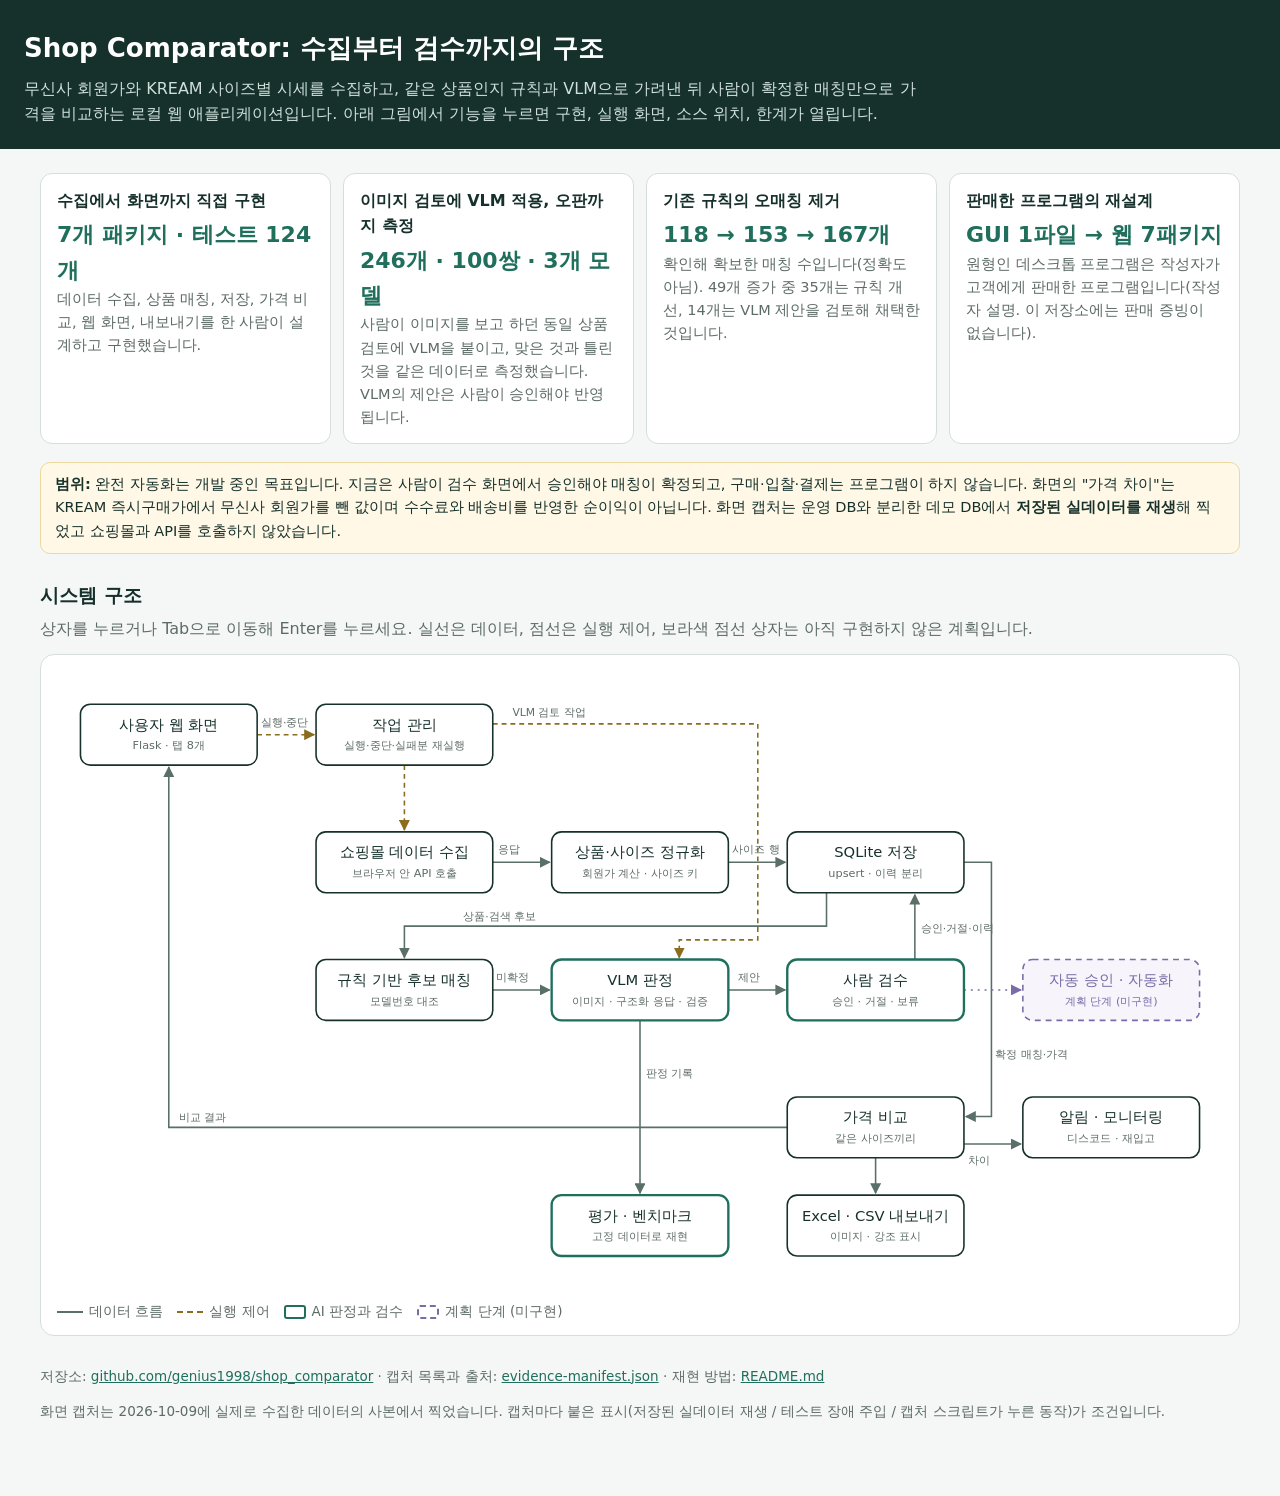
==== docs/portfolio/index.html @ 5a7fc199 "Add method comparison, review measurement, portfolio page and capture scripts - method_eval: origina" ====
<!doctype html>
<html lang="ko">
<head>
<meta charset="utf-8">
<meta name="viewport" content="width=device-width, initial-scale=1">
<title>Shop Comparator · 시스템 구조와 증거</title>
<meta name="description" content="무신사 × KREAM 사이즈별 가격 비교 시스템의 구조, 구현, 검증 증거를 기능별로 확인하는 페이지">
<link rel="stylesheet" href="portfolio.css">
</head>
<body>
<header class="top">
  <h1>Shop Comparator: 수집부터 검수까지의 구조</h1>
  <p>무신사 회원가와 KREAM 사이즈별 시세를 수집하고, 같은 상품인지 규칙과 VLM으로 가려낸 뒤 사람이 확정한 매칭만으로 가격을 비교하는 로컬 웹 애플리케이션입니다. 아래 그림에서 기능을 누르면 구현, 실행 화면, 소스 위치, 한계가 열립니다.</p>
</header>
<main>
  <section class="strengths" aria-label="핵심 강점">
    <article><h2>수집에서 화면까지 직접 구현</h2><strong class="num">7개 패키지 · 테스트 124개</strong><p>데이터 수집, 상품 매칭, 저장, 가격 비교, 웹 화면, 내보내기를 한 사람이 설계하고 구현했습니다.</p></article>
    <article><h2>이미지 검토에 VLM 적용, 오판까지 측정</h2><strong class="num">246개 · 100쌍 · 3개 모델</strong><p>사람이 이미지를 보고 하던 동일 상품 검토에 VLM을 붙이고, 맞은 것과 틀린 것을 같은 데이터로 측정했습니다. VLM의 제안은 사람이 승인해야 반영됩니다.</p></article>
    <article><h2>기존 규칙의 오매칭 제거</h2><strong class="num">118 → 153 → 167개</strong><p>확인해 확보한 매칭 수입니다(정확도 아님). 49개 증가 중 35개는 규칙 개선, 14개는 VLM 제안을 검토해 채택한 것입니다.</p></article>
    <article><h2>판매한 프로그램의 재설계</h2><strong class="num">GUI 1파일 → 웹 7패키지</strong><p>원형인 데스크톱 프로그램은 작성자가 고객에게 판매한 프로그램입니다(작성자 설명. 이 저장소에는 판매 증빙이 없습니다).</p></article>
  </section>
  <p class="scope"><strong>범위:</strong> 완전 자동화는 개발 중인 목표입니다. 지금은 사람이 검수 화면에서 승인해야 매칭이 확정되고, 구매·입찰·결제는 프로그램이 하지 않습니다. 화면의 "가격 차이"는 KREAM 즉시구매가에서 무신사 회원가를 뺀 값이며 수수료와 배송비를 반영한 순이익이 아닙니다. 화면 캡처는 운영 DB와 분리한 데모 DB에서 <strong>저장된 실데이터를 재생</strong>해 찍었고 쇼핑몰과 API를 호출하지 않았습니다.</p>

  <h2 class="section" id="diagram-title">시스템 구조</h2>
  <p class="lead">상자를 누르거나 Tab으로 이동해 Enter를 누르세요. 실선은 데이터, 점선은 실행 제어, 보라색 점선 상자는 아직 구현하지 않은 계획입니다.</p>
  <div class="diagram-wrap">
    <svg class="diagram" viewBox="0 0 1200 640" role="group" aria-labelledby="diagram-title">
      <defs>
        <marker id="arrow" viewBox="0 0 10 10" refX="9" refY="5" markerWidth="7" markerHeight="7" orient="auto-start-reverse"><path d="M0 0 L10 5 L0 10 z" fill="#5a6f69"/></marker>
        <marker id="arrow-control" viewBox="0 0 10 10" refX="9" refY="5" markerWidth="7" markerHeight="7" orient="auto-start-reverse"><path d="M0 0 L10 5 L0 10 z" fill="#8a6d1f"/></marker>
        <marker id="arrow-plan" viewBox="0 0 10 10" refX="9" refY="5" markerWidth="7" markerHeight="7" orient="auto-start-reverse"><path d="M0 0 L10 5 L0 10 z" fill="#7a6ca8"/></marker>
      </defs>
      <!-- control -->
      <path class="edge control" d="M210 71 H268"/><text class="edge-label" x="214" y="62">실행·중단</text>
      <path class="edge control" d="M360 102 V168"/>
      <path class="edge control" d="M450 60 H720 V280 H640 V298"/><text class="edge-label" x="470" y="52">VLM 검토 작업</text>
      <!-- data -->
      <path class="edge" d="M450 201 H508"/><text class="edge-label" x="455" y="192">응답</text>
      <path class="edge" d="M690 201 H748"/><text class="edge-label" x="694" y="192">사이즈 행</text>
      <path class="edge" d="M790 232 V266 H360 V298"/><text class="edge-label" x="420" y="260">상품·검색 후보</text>
      <path class="edge" d="M450 331 H508"/><text class="edge-label" x="453" y="322">미확정</text>
      <path class="edge" d="M690 331 H748"/><text class="edge-label" x="700" y="322">제안</text>
      <path class="edge" d="M880 300 V234"/><text class="edge-label" x="886" y="272">승인·거절·이력</text>
      <path class="edge" d="M930 201 H958 V460 H932"/><text class="edge-label" x="962" y="400">확정 매칭·가격</text>
      <path class="edge" d="M750 471 H120 V104"/><text class="edge-label" x="130" y="465">비교 결과</text>
      <path class="edge" d="M840 502 V538"/>
      <path class="edge" d="M930 488 H988"/><text class="edge-label" x="934" y="508">차이</text>
      <path class="edge" d="M600 362 V538"/><text class="edge-label" x="606" y="420">판정 기록</text>
      <path class="edge planned" d="M930 331 H988"/>

      <g class="node" data-node="web" tabindex="0" role="button" aria-pressed="false" aria-label="사용자 웹 화면 상세 열기"><rect x="30" y="40" width="180" height="62"/><text x="120" y="66" text-anchor="middle">사용자 웹 화면</text><text class="sub" x="120" y="86" text-anchor="middle">Flask · 탭 8개</text></g>
      <g class="node" data-node="jobs" tabindex="0" role="button" aria-pressed="false" aria-label="작업 관리 상세 열기"><rect x="270" y="40" width="180" height="62"/><text x="360" y="66" text-anchor="middle">작업 관리</text><text class="sub" x="360" y="86" text-anchor="middle">실행·중단·실패분 재실행</text></g>
      <g class="node" data-node="collect" tabindex="0" role="button" aria-pressed="false" aria-label="쇼핑몰 데이터 수집 상세 열기"><rect x="270" y="170" width="180" height="62"/><text x="360" y="196" text-anchor="middle">쇼핑몰 데이터 수집</text><text class="sub" x="360" y="216" text-anchor="middle">브라우저 안 API 호출</text></g>
      <g class="node" data-node="normalize" tabindex="0" role="button" aria-pressed="false" aria-label="상품·사이즈 정규화 상세 열기"><rect x="510" y="170" width="180" height="62"/><text x="600" y="196" text-anchor="middle">상품·사이즈 정규화</text><text class="sub" x="600" y="216" text-anchor="middle">회원가 계산 · 사이즈 키</text></g>
      <g class="node" data-node="storage" tabindex="0" role="button" aria-pressed="false" aria-label="SQLite 저장 상세 열기"><rect x="750" y="170" width="180" height="62"/><text x="840" y="196" text-anchor="middle">SQLite 저장</text><text class="sub" x="840" y="216" text-anchor="middle">upsert · 이력 분리</text></g>
      <g class="node" data-node="rules" tabindex="0" role="button" aria-pressed="false" aria-label="규칙 기반 후보 매칭 상세 열기"><rect x="270" y="300" width="180" height="62"/><text x="360" y="326" text-anchor="middle">규칙 기반 후보 매칭</text><text class="sub" x="360" y="346" text-anchor="middle">모델번호 대조</text></g>
      <g class="node ai" data-node="vlm" tabindex="0" role="button" aria-pressed="false" aria-label="VLM 판정 상세 열기"><rect x="510" y="300" width="180" height="62"/><text x="600" y="326" text-anchor="middle">VLM 판정</text><text class="sub" x="600" y="346" text-anchor="middle">이미지 · 구조화 응답 · 검증</text></g>
      <g class="node ai" data-node="review" tabindex="0" role="button" aria-pressed="false" aria-label="사람 검수 상세 열기"><rect x="750" y="300" width="180" height="62"/><text x="840" y="326" text-anchor="middle">사람 검수</text><text class="sub" x="840" y="346" text-anchor="middle">승인 · 거절 · 보류</text></g>
      <g class="node" data-node="compare" tabindex="0" role="button" aria-pressed="false" aria-label="가격 비교 상세 열기"><rect x="750" y="440" width="180" height="62"/><text x="840" y="466" text-anchor="middle">가격 비교</text><text class="sub" x="840" y="486" text-anchor="middle">같은 사이즈끼리</text></g>
      <g class="node" data-node="export" tabindex="0" role="button" aria-pressed="false" aria-label="Excel·CSV 내보내기 상세 열기"><rect x="750" y="540" width="180" height="62"/><text x="840" y="566" text-anchor="middle">Excel · CSV 내보내기</text><text class="sub" x="840" y="586" text-anchor="middle">이미지 · 강조 표시</text></g>
      <g class="node" data-node="monitor" tabindex="0" role="button" aria-pressed="false" aria-label="알림·모니터링 상세 열기"><rect x="990" y="440" width="180" height="62"/><text x="1080" y="466" text-anchor="middle">알림 · 모니터링</text><text class="sub" x="1080" y="486" text-anchor="middle">디스코드 · 재입고</text></g>
      <g class="node ai" data-node="eval" tabindex="0" role="button" aria-pressed="false" aria-label="평가·벤치마크 상세 열기"><rect x="510" y="540" width="180" height="62"/><text x="600" y="566" text-anchor="middle">평가 · 벤치마크</text><text class="sub" x="600" y="586" text-anchor="middle">고정 데이터로 재현</text></g>
      <g class="node planned" data-node="planned" tabindex="0" role="button" aria-pressed="false" aria-label="계획 단계 기능 상세 열기"><rect x="990" y="300" width="180" height="62"/><text x="1080" y="326" text-anchor="middle">자동 승인 · 자동화</text><text class="sub" x="1080" y="346" text-anchor="middle" fill="#7a6ca8">계획 단계 (미구현)</text></g>
    </svg>
    <div class="legend"><span>데이터 흐름</span><span class="l-control">실행 제어</span><span class="l-ai">AI 판정과 검수</span><span class="l-plan">계획 단계 (미구현)</span></div>
    <ol class="node-list" aria-label="기능 목록">
      <li><button data-node="web" aria-pressed="false">사용자 웹 화면<small>Flask · 탭 8개</small></button></li>
      <li><button data-node="jobs" aria-pressed="false">작업 관리<small>실행 · 중단 · 실패분 재실행</small></button></li>
      <li><button data-node="collect" aria-pressed="false">쇼핑몰 데이터 수집<small>브라우저 안 API 호출</small></button></li>
      <li><button data-node="normalize" aria-pressed="false">상품·사이즈 정규화<small>회원가 계산 · 사이즈 키</small></button></li>
      <li><button data-node="storage" aria-pressed="false">SQLite 저장<small>upsert · 제안과 결정의 분리</small></button></li>
      <li><button data-node="rules" aria-pressed="false">규칙 기반 후보 매칭<small>모델번호 대조</small></button></li>
      <li><button class="ai" data-node="vlm" aria-pressed="false">VLM 판정<small>이미지 · 구조화 응답 · 응답 검증</small></button></li>
      <li><button class="ai" data-node="review" aria-pressed="false">사람 검수<small>승인 · 거절 · 보류</small></button></li>
      <li><button data-node="compare" aria-pressed="false">가격 비교<small>확정된 매칭, 같은 사이즈끼리</small></button></li>
      <li><button data-node="export" aria-pressed="false">Excel · CSV 내보내기<small>이미지 · 강조 표시</small></button></li>
      <li><button data-node="monitor" aria-pressed="false">알림 · 모니터링<small>디스코드 · 재입고</small></button></li>
      <li><button class="ai" data-node="eval" aria-pressed="false">평가 · 벤치마크<small>고정 데이터로 재현</small></button></li>
      <li><button class="planned" data-node="planned" aria-pressed="false">자동 승인 · 자동화<small>계획 단계 (미구현)</small></button></li>
    </ol>
  </div>

  <div class="details-source">
  <!-- ===================================================== web -->
  <article class="detail" data-detail="web" data-title="사용자 웹 화면">
    <h3>해결하려는 문제와 역할</h3>
    <p>원래 프로그램은 버튼 하나가 전체 과정을 돌리는 데스크톱 창이었습니다. 단계별로 실행하고, 진행 중인 결과를 보고, 틀린 매칭을 고칠 화면이 필요했습니다. 웹 화면은 그 조작과 확인을 맡습니다.</p>
    <h3>입력 → 처리 → 출력</h3>
    <div class="io"><div><b>입력</b>탭에서의 클릭, 수집 대상, 선택한 상품</div><span>→</span><div><b>처리</b>JSON API 호출, 2.5초마다 상태 갱신</div><span>→</span><div><b>출력</b>상품·사이즈 표, 작업 진행 막대, 검수 카드, 다운로드</div></div>
    <h3>내부 흐름</h3>
    <ol class="steps"><li>탭 선택</li><li>POST + CSRF 토큰</li><li>작업 ID 응답</li><li>/api/state 폴링</li><li>열린 탭만 다시 그림</li></ol>
    <figure><img src="assets/01-products.png" alt="상품 목록과 사이즈별 가격 비교 화면" loading="lazy"><figcaption><span class="tag replay">저장된 실데이터 재생·네트워크 미호출</span>상품·비교 탭. 상품 아래에 사이즈별 회원가, KREAM 즉시구매가·즉시판매가, 차이가 나옵니다.</figcaption></figure>
    <h3>코드 예시</h3>
<pre>// 쇼핑몰에서 온 문자열은 textContent로만 넣는다 (static/app.js)
function el(tag, props = {}, ...children) {
  const node = document.createElement(tag);
  for (const [k, v] of Object.entries(props)) {
    if (k === 'text') node.textContent = v;   // innerHTML을 쓰지 않는다
    ...</pre>
    <h3>소스 위치</h3>
    <p class="src"><code>shop_comparator/web/web_app.py</code> <code>create_app</code>, <code>local_only</code>(127.0.0.1·Host·CSRF 확인) · <code>web/templates/index.html</code> · <code>web/static/app.js</code> <code>poll</code>, <code>renderProducts</code>, <code>reviewCard</code></p>
    <h3>실패 처리와 한계</h3>
    <div class="limits"><ul><li>서버에 연결하지 못하면 상단에 안내를 띄우고 다음 주기에 다시 시도합니다.</li><li>이 PC 전용입니다. 다른 주소에서의 접속과 CSRF 토큰 없는 POST는 403입니다. CSP는 <code>default-src 'self'</code>입니다.</li><li>단일 사용자 로컬 앱입니다. 배포, 로그인, 다중 사용자는 다루지 않습니다. 프레임워크 없는 단순한 화면입니다.</li></ul></div>
    <div class="linkbar"><button data-goto="jobs">작업 관리 →</button><button data-goto="review">사람 검수 →</button></div>
  </article>

  <!-- ===================================================== jobs -->
  <article class="detail" data-detail="jobs" data-title="작업 관리: 실행, 취소, 실패, 재시도">
    <h3>해결하려는 문제와 역할</h3>
    <p>수집은 수십 분이 걸리고 중간에 쇼핑몰이 거절하거나 연결이 끊깁니다. 무엇이 끝났고 무엇이 남았는지 모르면 처음부터 다시 돌려야 합니다. 작업 관리는 모든 수집·검토를 작업 단위로 실행하고, 대상 하나하나의 처리 상태를 남깁니다.</p>
    <h3>입력 → 처리 → 출력</h3>
    <div class="io"><div><b>입력</b>작업 종류, 대상 상품, 사용하는 쇼핑몰</div><span>→</span><div><b>처리</b>같은 쇼핑몰 작업은 하나만, 대상마다 pending → ok / failed / skipped 기록</div><span>→</span><div><b>출력</b>진행률, 요약, 실패 원인, 남은 항목 목록</div></div>
    <h3>실행 · 취소 · 실패 · 재시도</h3>
    <ol class="steps"><li>시작: 대상 전부를 pending으로 등록</li><li>상품 하나 처리</li><li class="branch">성공 → ok / 실패 → failed + 원인</li><li class="stop">중단·인증 오류·연속 실패 → 작업 종료, 나머지는 pending</li><li>[실패·미처리만 다시 실행]</li><li>failed + pending만 새 작업으로</li></ol>
    <figure><img src="assets/02-vlm-progress.png" alt="VLM 검토 작업의 진행 막대" loading="lazy"><figcaption><span class="tag replay">저장된 실데이터 재생·네트워크 미호출</span>작업 진행 표시와 중단 버튼. 진행이 보이도록 데모 서버가 상품당 0.25초 지연을 넣었습니다.</figcaption></figure>
    <figure><img src="assets/09-failed-job.png" alt="일부 실패한 작업과 실패·미처리 재실행 버튼" loading="lazy"><figcaption><span class="tag fault">테스트 장애 주입</span>상품 3개의 KREAM 가격 조회가 시간 초과되도록 주입했습니다. 완료 7, 실패 3이 남고 재실행 버튼이 나타납니다.</figcaption></figure>
    <figure><img src="assets/10-resumed.png" alt="실패 항목만 다시 실행한 뒤의 작업 이력" loading="lazy"><figcaption><span class="tag fault">테스트 장애 주입</span>남은 3개만 다시 실행한 결과. 이미 끝난 7개는 다시 조회하지 않았습니다.</figcaption></figure>
    <h3>코드 예시</h3>
<pre># 대상 하나당 한 행. 재시도는 덮어쓰고 중복을 만들지 않는다 (storage/store.py)
INSERT INTO job_items (jobId, stage, goodsNo, state, errorKind, error, updatedAt)
VALUES (?, ?, ?, ?, ?, ?, ?)
ON CONFLICT(jobId, stage, goodsNo) DO UPDATE SET state = excluded.state, ...

# 남은 것만 고른다 (services/pipeline.py)
def unfinished(job_id):
    return {stage: [goodsNo ...] for row in store.job_items(job_id)
            if row["state"] in ("pending", "failed")}</pre>
    <h3>소스 위치</h3>
    <p class="src"><code>services/jobs.py</code> <code>JobManager.start</code>, <code>JobContext.check</code> · <code>services/pipeline.py</code> <code>unfinished</code>, <code>resume_musinsa</code>, <code>quote_products</code> · <code>web/web_app.py</code> <code>job_resume</code> · 테스트 <code>tests/test_vlm_review.py</code> <code>PriceRecoveryTests</code></p>
    <h3>실패 처리와 한계</h3>
    <div class="limits"><ul><li>인증(401)·차단(403)·한도(429)는 재시도하지 않고 즉시 멈춥니다. 연결 끊김은 5초 뒤 한 번만 다시 시도하고 3회 연속이면 멈춥니다.</li><li>서버가 꺼져 끝나지 못한 작업은 다음 시작 때 "서버 종료로 중단"으로 정리되고 남은 항목을 다시 실행할 수 있습니다.</li><li>자동 재개는 하지 않습니다. 사용자가 버튼을 눌러야 합니다. 유료 VLM 호출은 재실행 때 자동으로 반복하지 않습니다.</li><li>재실행 검증은 테스트용 어댑터로만 했습니다. 실제 쇼핑몰 장애 상황에서의 재실행은 확인하지 않았습니다.</li></ul></div>
    <div class="linkbar"><button data-goto="storage">저장 구조 →</button><button data-goto="collect">수집 →</button></div>
  </article>

  <!-- ===================================================== collect -->
  <article class="detail" data-detail="collect" data-title="쇼핑몰 데이터 수집">
    <h3>해결하려는 문제와 역할</h3>
    <p>두 쇼핑몰 모두 프로그램의 직접 요청을 거절합니다. 같은 PC에서 방식만 바꿔 요청해 원인을 확인했고, 쇼핑몰 페이지가 열린 Chrome 안에서 사이트가 쓰는 JSON API를 호출하는 방식으로 바꿨습니다.</p>
    <table><tr><th>방식</th><th>무신사</th><th>KREAM</th></tr><tr><td><code>requests</code> + Chrome User-Agent</td><td>403</td><td>500</td></tr><tr><td>헤드리스 Chrome</td><td>200</td><td>500</td></tr><tr><td>일반 창 Chrome</td><td>200</td><td>200</td></tr></table>
    <h3>입력 → 처리 → 출력</h3>
    <div class="io"><div><b>입력</b>랭킹·카테고리·브랜드·상품 번호, 저장된 로그인 세션</div><span>→</span><div><b>처리</b>옵션·재고 API, 장바구니 → 주문서 → 쿠폰(회원가), KREAM 사이즈별 시세 API</div><span>→</span><div><b>출력</b>사이즈별 재고·회원가, 즉시구매가·즉시판매가</div></div>
    <h3>내부 흐름</h3>
    <ol class="steps"><li>쇼핑몰 페이지를 연 Chrome</li><li>페이지 안에서 fetch()</li><li>응답 JSON 검증</li><li class="branch">401·403·429 → 즉시 중단</li><li>사이즈별 저장</li></ol>
    <figure><img src="assets/14-collect.png" alt="수집 탭" loading="lazy"><figcaption><span class="tag replay">저장된 실데이터 재생·네트워크 미호출</span>수집 대상과 단계별 작업 버튼. 이 캡처에서는 수집을 실행하지 않았습니다.</figcaption></figure>
    <h3>코드 예시</h3>
<pre># 기존 코드가 쓰던 requests 인터페이스를 유지하고 전송만 바꾼다 (shops/browser_transport.py)
with browser_transport("kream", start_url=...):
    data = kream_crawler.run_curl_json(url, headers)   # 실제로는 페이지 안의 fetch()</pre>
    <h3>소스 위치</h3>
    <p class="src"><code>shops/browser_transport.py</code> <code>BrowserSession</code> · <code>shops/crawler.py</code> <code>price_option</code> · <code>shops/kream_api.py</code> <code>fetch_quotes</code>, <code>parse_buy</code> · <code>shops/site_login.py</code> <code>verify_musinsa</code>, <code>verify_kream</code> · <code>docs/collection-strategy.md</code></p>
    <h3>실패 처리와 한계</h3>
    <div class="limits"><ul><li>실제 사이트 검증: 2026-10-09 무신사 신발 랭킹 200개의 사이즈·재고·회원가, 매칭된 130개의 KREAM 시세.</li><li>자동화 탐지를 숨기는 옵션을 쓰지 않고, 접근 거절을 우회하지 않습니다. 주문 확정·결제 API는 호출하지 않습니다.</li><li>쇼핑몰이 API를 바꾸면 수집이 실패합니다. 대상 사이트의 이용약관 준수는 사용자의 책임입니다.</li><li>브랜드·카테고리 방식 수집은 실제 사이트로 검증하지 않았습니다.</li></ul></div>
    <div class="linkbar"><button data-goto="normalize">정규화 →</button></div>
  </article>

  <!-- ===================================================== normalize -->
  <article class="detail" data-detail="normalize" data-title="상품·사이즈 정규화와 회원가 계산">
    <h3>해결하려는 문제와 역할</h3>
    <p>가격은 사이즈마다 다르고, 두 쇼핑몰의 사이즈 표기도 다릅니다. 기존 프로그램은 숫자만 뽑아 비교해서 US 8과 UK 8이 같아질 수 있었고, 첫 사이즈의 회원가를 모든 사이즈에 복사했습니다.</p>
    <h3>입력 → 처리 → 출력</h3>
    <div class="io"><div><b>입력</b>옵션별 주문서 금액, 원본 사이즈 문자열</div><span>→</span><div><b>처리</b>회원가 = 판매가 − 쿠폰 − 등급 할인 − 적립금 선할인. 사이즈는 체계별 키로</div><span>→</span><div><b>출력</b>사이즈별 회원가와 정규화 키</div></div>
    <table><tr><th>원본 사이즈</th><th>키</th></tr><tr><td>250, 250mm, W250, KR 250</td><td><code>MM:250</code></td></tr><tr><td>US 8 / UK 8</td><td><code>US:8</code> / <code>UK:8</code> (서로 다름)</td></tr><tr><td>2XL, XXL</td><td><code>A:XXL</code></td></tr></table>
    <figure><img src="assets/01b-products-zoom.png" alt="한 상품의 사이즈별 가격 행" loading="lazy"><figcaption><span class="tag replay">저장된 실데이터 재생·네트워크 미호출</span>사이즈 행마다 쿠폰·등급 할인·적립금 선할인 내역과 회원가 출처가 표시됩니다.</figcaption></figure>
    <h3>소스 위치</h3>
    <p class="src"><code>services/comparison_service.py</code> <code>size_key</code>, <code>build</code> · <code>shops/crawler.py</code> <code>compute_final_v2</code> · <code>services/pipeline.py</code> <code>collect_one</code></p>
    <h3>실패 처리와 한계</h3>
    <div class="limits"><ul><li>조회에 실패한 사이즈는 가격을 비우고 사유를 남깁니다. 공개 가격이나 다른 사이즈의 값으로 채우지 않습니다. 실패를 품절로 바꾸지 않습니다.</li><li>재조회가 실패하면 이전 검증값을 유지하고 "갱신 실패(이전 값)"로 구분해 표시합니다.</li><li>US ↔ mm 같은 환산은 하지 않습니다. 표기 체계가 다른 상품은 비교되지 않습니다.</li><li>배송비, 결제수단 할인은 회원가에 넣지 않았습니다.</li></ul></div>
    <div class="linkbar"><button data-goto="storage">저장 →</button><button data-goto="compare">가격 비교 →</button></div>
  </article>

  <!-- ===================================================== storage -->
  <article class="detail" data-detail="storage" data-title="SQLite 저장: 테이블 관계와 갱신 방식">
    <h3>해결하려는 문제와 역할</h3>
    <p>기존 프로그램은 수집을 시작할 때 상품 테이블을 비웠습니다. 한쪽이 실패하면 다른 쪽 결과도 사라졌습니다. 저장 계층은 덮어쓰기 대신 갱신을 하고, AI의 제안과 사람의 결정을 서로 다른 테이블에 둡니다.</p>
    <h3>테이블 관계</h3>
    <div class="er">
      <div><b>products</b>goodsNo (PK), 상품명, 품번, 이미지 주소<em>무신사 상품 1행. 기존 GUI와 공유</em></div>
      <div><b>musinsa_variants</b>(goodsNo, optionNo) PK<br>size, finalPrice, priceStatus, error, checkedAt<em>→ products.goodsNo</em></div>
      <div><b>kream_search_cache</b>musinsa_goods_no (PK), kream_product_id, match_method, match_reason<em>가격 비교가 쓰는 확정 매칭 1행</em></div>
      <div><b>kream_quotes</b>(kreamId, size) PK<br>instantBuy, instantSell, bidOnly, checkedAt<em>→ kream_search_cache.kream_product_id</em></div>
      <div><b>vlm_suggestions</b>id, goodsNo, model, status, decision, kreamId, reason, candidateKey, tokens<em>AI 제안. 추가만 함. 매칭을 바꾸지 않음</em></div>
      <div><b>match_reviews</b>id, goodsNo, action, kreamId, suggestionId, previousKreamId, mode, reviewSeconds<em>사람의 결정 이력. 추가만 함</em></div>
      <div><b>job_runs</b>id (PK), kind, state, summary<em>작업 1행</em></div>
      <div><b>job_items</b>(jobId, stage, goodsNo) PK<br>state, errorKind, error<em>→ job_runs.id. 대상별 처리 상태</em></div>
    </div>
    <h3>갱신과 중복 방지</h3>
    <ol class="steps"><li>기본키로 upsert</li><li>실패한 조회는 값 대신 오류만 기록</li><li>사라진 옵션은 삭제 대신 present = 0</li><li>제안·결정은 INSERT만 (이력 보존)</li><li>승인 시에만 kream_search_cache 갱신</li></ol>
<pre># 같은 사이즈를 다시 수집해도 행은 하나 (storage/store.py)
PRIMARY KEY (kreamId, size)         -- kream_quotes
PRIMARY KEY (goodsNo, optionNo)     -- musinsa_variants
PRIMARY KEY (jobId, stage, goodsNo) -- job_items

# 테스트: 재실행 뒤 (kreamId, size)별 행 수가 모두 1인지 확인
SELECT kreamId, size, COUNT(*) FROM kream_quotes GROUP BY kreamId, size</pre>
    <figure><img src="assets/page-panel-storage.png" alt="이 패널의 캡처" loading="lazy"><figcaption>이 설명 패널 자체의 화면(페이지 동작 확인용 캡처).</figcaption></figure>
    <h3>소스 위치</h3>
    <p class="src"><code>storage/store.py</code> <code>init</code>, <code>save_variant</code>, <code>save_kream_quotes</code>, <code>add_suggestion</code>, <code>add_review</code>, <code>mark_item</code> · <code>storage/database.py</code>(기존 스키마) · 테스트 <code>test_refresh_failure_keeps_last_verified_price_as_stale</code>, <code>test_resume_fetches_only_failed_and_unreached_products</code></p>
    <h3>실패 처리와 한계</h3>
    <div class="limits"><ul><li>웹은 테이블을 추가만 하고(<code>CREATE TABLE IF NOT EXISTS</code>) 기존 GUI 테이블을 비우지 않습니다.</li><li>비밀번호는 저장하지 않습니다. 로그인 쿠키는 운영 DB에만 있고 데모 사본에서는 지웠습니다.</li><li>SQLite 한 파일이라 동시 사용자와 대용량에는 맞지 않습니다. 스키마 이전(migration) 도구는 없습니다.</li></ul></div>
    <div class="linkbar"><button data-goto="review">사람 검수 →</button><button data-goto="jobs">작업 관리 →</button></div>
  </article>

  <!-- ===================================================== rules -->
  <article class="detail" data-detail="rules" data-title="규칙 기반 후보 매칭">
    <h3>해결하려는 문제와 역할</h3>
    <p>기존 규칙은 "검색 결과 중 품번이 같은 상품, 없으면 첫 번째 결과"였습니다. 같은 상품이어도 두 쇼핑몰의 품번이 다른 경우가 많아 절반 이상이 첫 번째 결과로 넘어갔고, 그 대부분이 다른 상품이었습니다.</p>
    <table><tr><th>원인</th><th>예</th></tr><tr><td>무신사 품번이 판매자 관리번호</td><td><code>NBPDGF733B_19</code> ↔ <code>U740BM2</code> (실제 모델번호는 상품명 안에 있음)</td></tr><tr><td>표기 차이</td><td><code>VN000D3HBKA1</code> ↔ <code>VN000D3HBKA</code></td></tr><tr><td>같은 모델번호를 여러 상품이 사용</td><td>에어포스 1 <code>CW2288-111</code>: 일반판과 협업판</td></tr></table>
    <h3>입력 → 처리 → 출력</h3>
    <div class="io"><div><b>입력</b>무신사 품번·상품명, KREAM 검색 후보와 모델번호</div><span>→</span><div><b>처리</b>상품명 속 모델번호 추출, 기호 제거 후 대조, 3자 이내 접미 차이 허용</div><span>→</span><div><b>출력</b>일치 후보가 하나면 확정, 아니면 미확정</div></div>
    <ol class="steps"><li>후보 수집·이미지 저장</li><li>모델번호 읽기</li><li>대조</li><li class="branch">일치 1개 → 확정</li><li class="branch">0개·여러 개 → VLM으로</li></ol>
    <figure><img src="assets/15-match.png" alt="매칭 탭" loading="lazy"><figcaption><span class="tag replay">저장된 실데이터 재생·네트워크 미호출</span>매칭 상태, 방식, 근거가 상품별로 표시됩니다.</figcaption></figure>
    <h3>결과 (246개 상품, 확인해 확보한 매칭 수)</h3>
    <table><tr><th>방법</th><th>확보</th><th>비고</th></tr><tr><td>기존 규칙(품번 일치)</td><td class="n">118</td><td>그 밖의 128개에는 첫 번째 결과를 사용. 확인한 52개 중 44개가 다른 상품</td></tr><tr><td>모델번호 대조 확장</td><td class="n">153</td><td>+35. 확정하지 못하면 매칭하지 않음</td></tr></table>
    <h3>소스 위치</h3>
    <p class="src"><code>matching/match_review.py</code> <code>name_codes</code>, <code>code_match</code>, <code>decide</code>, <code>apply_model_matches</code> · <code>matching/evaluate.py</code> <code>legacy_pick</code>, <code>model_code_pick</code></p>
    <h3>실패 처리와 한계</h3>
    <div class="limits"><ul><li>모델번호 일치를 정답으로 보는 것은 가정입니다. 이 153개에서 규칙이 맞는 것은 정의상 당연하며 규칙의 정확도 증거가 아닙니다.</li><li>모델번호가 없는 상품(국내 브랜드 구두 등)은 확정하지 못합니다.</li><li>웹의 [KREAM 매칭] 버튼은 아직 기존 자동 판별기를 씁니다. 설정에 따라 <code>gpt-5.4-nano</code>의 판단을 바로 등록하며, 색상이 다른 상품 1건이 등록된 것을 확인했습니다. "자동 검증"으로 표시되고 검수 화면에서 충돌로 드러납니다.</li></ul></div>
    <div class="linkbar"><button data-goto="vlm">VLM 판정 →</button><button data-goto="eval">평가 →</button></div>
  </article>

  <!-- ===================================================== vlm -->
  <article class="detail" data-detail="vlm" data-title="VLM 판정: 이미지 입력에서 응답 검증까지">
    <h3>해결하려는 문제와 역할</h3>
    <p>규칙으로 확정하지 못한 상품은 사람이 양쪽 이미지를 보고 같은 상품인지 가려야 했습니다. VLM은 그 검토의 후보를 먼저 제안합니다. 제안은 저장만 되고 매칭을 바꾸지 않습니다.</p>
    <h3>입력 → 처리 → 출력</h3>
    <div class="io"><div><b>입력</b>무신사 썸네일 1장, KREAM 후보 썸네일 N장(512px), 상품명·브랜드·모델번호</div><span>→</span><div><b>처리</b>JSON 스키마를 지정한 한 번의 호출, 응답 검증</div><span>→</span><div><b>출력</b>same / different / uncertain, 고른 후보, 사유, 모델명, 시각, 토큰</div></div>
    <h3>내부 흐름</h3>
    <ol class="steps"><li>이미지·후보 확인</li><li class="stop">이미지 없음·후보 없음 → 오류로 기록</li><li>같은 후보 목록의 판정이 이미 있으면 건너뜀</li><li>모델 호출 또는 저장된 판정 재생</li><li>응답 검증</li><li class="stop">형식 오류·후보 밖 ID·오래된 판정 → 제안으로 쓰지 않음</li><li>vlm_suggestions에 저장</li><li>사람 검수 대기</li></ol>
    <figure><img src="assets/03-review-card.png" alt="무신사 이미지와 KREAM 후보 이미지, VLM 판정이 나란히 있는 검토 카드" loading="lazy"><figcaption><span class="tag replay">저장된 실데이터 재생·네트워크 미호출</span>에어포스 1 화이트. 일반판과 협업판이 같은 모델번호를 써서 규칙이 확정하지 못한 상품입니다. 판정은 2026-10-09에 저장된 것입니다.</figcaption></figure>
    <figure><img src="assets/05-conflict.png" alt="모델번호 규칙과 VLM이 다른 후보를 고른 카드" loading="lazy"><figcaption><span class="tag replay">저장된 실데이터 재생·네트워크 미호출</span>규칙과 VLM이 충돌하는 경우. 같은 모델의 다른 색상을 VLM이 골랐습니다.</figcaption></figure>
    <h3>구조화된 응답과 검증</h3>
<pre>// 모델에 요구하는 응답 형식 (matching/vlm_match.py SCHEMA)
{"decision": "same" | "different" | "uncertain",
 "kream_id": "12831", "confidence": 0.99, "reason": "..."}

# 응답 검증 (services/vlm_review.py validate)
decision not in (same, different, uncertain)      -> InvalidAnswer("format")
decision == same and kream_id not in candidates   -> InvalidAnswer("unknown_candidate")
confidence가 0~1 밖이거나 숫자가 아님              -> 값을 비움 (추정하지 않음)
판정 시각 &lt; 후보 수집 시각                          -> InvalidAnswer("stale")</pre>
    <h3>모델 비교 (같은 이미지 쌍 100개, 이미지만 제공)</h3>
    <table><tr><th></th><th>Qwen3-VL-8B (자체 GPU)</th><th>gpt-5.4-mini</th><th>gpt-5.4-nano</th></tr><tr><td>정확도</td><td class="n">92.0%</td><td class="n">87.0%</td><td class="n">73.0%</td></tr><tr><td>다른 상품을 동일로 판정</td><td class="n">5 / 50</td><td class="n">2 / 50</td><td class="n">0 / 50</td></tr><tr><td>같은 상품을 찾음</td><td class="n">47 / 50</td><td class="n">43 / 50</td><td class="n">26 / 50</td></tr><tr><td>API 비용(쌍당)</td><td class="n">0원</td><td class="n">약 1.78원</td><td class="n">약 0.52원</td></tr></table>
    <p>100쌍 규모라 1~2건 차이는 의미가 없고, nano의 "0건"은 무오류를 뜻하지 않습니다. Qwen은 서버가 정한 프롬프트만 쓸 수 있어 프롬프트가 같지 않습니다.</p>
    <h3>소스 위치</h3>
    <p class="src"><code>services/vlm_review.py</code> <code>review_products</code>, <code>validate</code>, <code>candidate_key</code>, <code>image_problem</code> · <code>matching/vlm_match.py</code> <code>judge</code>, <code>SCHEMA</code> · <code>matching/vlm_benchmark.py</code> · 테스트 <code>tests/test_vlm_review.py</code> <code>SuggestionTests</code></p>
    <h3>실패 처리와 한계</h3>
    <div class="limits"><ul><li>신뢰도는 모델이 스스로 출력한 값입니다. 화면에 "확률 아님"으로 표시하고 자동 승인에 쓰지 않습니다. 실제로 틀린 "동일" 판정의 신뢰도가 0.84~0.98이었습니다.</li><li>유료 호출은 최대 호출 수를 입력해야 시작되고 한도에서 멈춥니다. API 실패는 그 상품의 시도만 오류로 남기고 기존 매칭과 이전 판정을 건드리지 않습니다.</li><li>실행 중 중단하면 끝난 상품의 판정은 남고 나머지는 미처리로 남습니다.</li><li>웹의 실시간 호출 경로는 모의 테스트로만 검증했습니다. 실제 판정 246건은 명령줄 도구로 실행해 저장한 것입니다.</li><li>썸네일 한 장으로는 색상만 다른 상품, 같은 브랜드의 닮은 모델을 자주 구분하지 못합니다.</li></ul></div>
    <div class="linkbar"><button data-goto="review">사람 검수 →</button><button data-goto="eval">평가 →</button></div>
  </article>

  <!-- ===================================================== review -->
  <article class="detail" data-detail="review" data-title="사람 검수: 승인, 거절, 보류">
    <h3>해결하려는 문제와 역할</h3>
    <p>VLM은 틀립니다. 틀린 매칭은 곧 틀린 가격 비교이므로, 사람이 확인한 매칭만 가격 비교에 쓰이게 했습니다. 검수 화면은 판단에 필요한 것을 한 장에 모으고 결정과 근거를 이력으로 남깁니다.</p>
    <h3>입력 → 처리 → 출력</h3>
    <div class="io"><div><b>입력</b>양쪽 이미지, 상품명·브랜드·모델번호, VLM 판정과 사유, 충돌 안내</div><span>→</span><div><b>처리</b>후보 선택 후 승인 / 거절 / 보류</div><span>→</span><div><b>출력</b>검수 이력 1행, 승인이면 확정 매칭 갱신, 거절이면 그 매칭 해제</div></div>
    <ol class="steps"><li>카드 펼침 (시간 측정 시작)</li><li>이미지·모델번호·사유 확인</li><li class="branch">승인 → kream_search_cache에 human_review로 등록</li><li class="branch">거절 → 등록된 매칭 해제</li><li class="branch">보류 → 기록만</li><li>match_reviews에 이력 추가</li></ol>
    <figure><img src="assets/04-review-decision.png" alt="판정 사유, 충돌 안내, 후보 선택, 승인 거절 보류 버튼" loading="lazy"><figcaption><span class="tag replay">저장된 실데이터 재생·네트워크 미호출</span>판정, 모델명, 실행 시각, 사유, "모델 출력 신뢰도(확률 아님)", 충돌 안내, 세 가지 결정.</figcaption></figure>
    <figure><img src="assets/06-wrong-suggestion.png" alt="VLM이 다른 모델을 동일로 판정한 카드" loading="lazy"><figcaption><span class="tag replay">저장된 실데이터 재생·네트워크 미호출</span>대표 오판. VLM이 모델번호 계열이 다른 팀버랜드 부츠를 "동일"로 판정했고, 충돌 안내가 모델번호 불일치를 알려 줍니다.</figcaption></figure>
    <figure><img src="assets/07a-approved-card.png" alt="승인 후 검수 이력이 표시된 카드" loading="lazy"><figcaption><span class="tag auto">캡처 스크립트가 누른 승인</span>승인 뒤 카드에 마지막 검수와 이력 건수가 남습니다. 사람의 실제 검수가 아닙니다.</figcaption></figure>
    <figure><img src="assets/08-review-metrics.png" alt="검수 업무량 집계" loading="lazy"><figcaption><span class="tag auto">캡처 스크립트가 누른 결정 포함</span>대상, 규칙 확정, VLM 판정, 검수 대기, 승인·거절·보류, 검토 시간.</figcaption></figure>
<pre>-- 제안과 결정은 서로 다른 테이블이다
vlm_suggestions: id=7, goodsNo=3976350, decision=same, kreamId=12831, model=gpt-5.4-mini-...
match_reviews:   id=2, goodsNo=3976350, action=approve, kreamId=12831,
                 suggestionId=7, previousKreamId=NULL, mode=assisted, reviewSeconds=...</pre>
    <h3>소스 위치</h3>
    <p class="src"><code>services/vlm_review.py</code> <code>queue</code>, <code>decide</code>, <code>metrics</code>, <code>_conflicts</code> · <code>web/web_app.py</code> <code>review_list</code>, <code>review_decide</code> · <code>web/static/app.js</code> <code>reviewCard</code> · <code>docs/review-measurement.md</code> · 테스트 <code>DecisionTests</code></p>
    <h3>실패 처리와 한계</h3>
    <div class="limits"><ul><li>후보 목록에 없는 상품은 승인할 수 없습니다. 잘못된 요청은 이력을 남기지 않고 거절됩니다.</li><li>거절해도 수집한 시세는 지우지 않습니다. 가격 비교에서만 빠집니다.</li><li><strong>아직 사람이 이 화면으로 검수한 기록이 없습니다.</strong> 저장소의 기존 라벨(동일 14, 아님 6, 보류 3)은 AI 보조 도구가 만든 것이며 사람 미검수입니다.</li><li>검토 시간은 측정 기능만 있습니다. 수동 대비 AI 보조의 시간 감소율은 측정하지 않았으므로 제시하지 않습니다.</li><li>"AI 제안 숨기기"로 수동 조건을 만들 수 있습니다. 절차는 <code>docs/review-measurement.md</code>에 있습니다.</li></ul></div>
    <div class="linkbar"><button data-goto="compare">가격 비교 →</button><button data-goto="storage">저장 →</button></div>
  </article>

  <!-- ===================================================== compare -->
  <article class="detail" data-detail="compare" data-title="가격 비교">
    <h3>해결하려는 문제와 역할</h3>
    <p>KREAM은 사이즈마다 시세가 다릅니다. 상품 단위가 아니라 같은 상품의 같은 사이즈끼리 비교해야 합니다. 비교는 확정된 매칭만 쓰고, 결과를 저장하지 않고 요청할 때마다 양쪽 테이블에서 계산합니다.</p>
    <h3>입력 → 처리 → 출력</h3>
    <div class="io"><div><b>입력</b>확정 매칭, 무신사 사이즈별 회원가, KREAM 사이즈별 시세</div><span>→</span><div><b>처리</b>사이즈 키로 짝짓기, 행마다 상태 판정</div><span>→</span><div><b>출력</b>가격 차이 = KREAM 즉시구매가 − 무신사 회원가, 상태, 조회 시각</div></div>
    <table><tr><th>용어</th><th>뜻</th></tr><tr><td>KREAM 즉시구매가</td><td>새 상품을 지금 살 수 있는 최저가. 배송 유형과 함께 저장</td></tr><tr><td>KREAM 즉시판매가</td><td>지금 팔 수 있는 가격(가장 높은 구매 입찰가). 즉시구매가와 다른 값</td></tr><tr><td>가격 차이</td><td>즉시구매가 − 회원가. 수수료·검수비·배송비를 반영하지 않았으므로 <strong>순이익이 아님</strong></td></tr></table>
    <figure><img src="assets/07-approved-in-comparison.png" alt="검수 승인된 상품의 사이즈별 가격 비교" loading="lazy"><figcaption><span class="tag replay">저장된 실데이터 재생</span><span class="tag auto">승인은 캡처 스크립트가 누름</span>승인 뒤 매칭 상태가 "검수 승인"으로 바뀌고 저장돼 있던 KREAM 사이즈별 시세와 비교됩니다.</figcaption></figure>
    <h3>소스 위치</h3>
    <p class="src"><code>services/comparison_service.py</code> <code>build</code>, <code>match_info</code>, <code>summarize</code> · 테스트 <code>test_only_an_approval_makes_the_match_used_for_prices</code></p>
    <h3>실패 처리와 한계</h3>
    <div class="limits"><ul><li>미검증 매칭은 쓰지 않습니다. 입찰만 가능한 사이즈는 즉시구매가를 비우고 "즉시구매 불가"로 표시합니다.</li><li>상태로 원인을 구분합니다: 품절, 회원가 확인 실패, 갱신 실패(이전 값), 매칭 필요, KREAM 미수집, KREAM에 없는 사이즈.</li><li>2026-10-09 실행에서 KREAM 즉시판매가가 무신사 회원가보다 1만원 이상 높은 사이즈는 0개였습니다. 차이가 곧 수익이 아닙니다.</li></ul></div>
    <div class="linkbar"><button data-goto="export">내보내기 →</button><button data-goto="monitor">알림 →</button></div>
  </article>

  <!-- ===================================================== export -->
  <article class="detail" data-detail="export" data-title="Excel · CSV 내보내기">
    <h3>해결하려는 문제와 역할</h3>
    <p>가격을 사이즈 단위로 훑어보고, 이미지로 매칭이 맞는지 다시 확인할 파일이 필요했습니다.</p>
    <h3>입력 → 처리 → 출력</h3>
    <div class="io"><div><b>입력</b>방금 수집한 상품 또는 선택한 상품</div><span>→</span><div><b>처리</b>양쪽에 있는 사이즈만 한 행씩, 이미지 삽입, 조건 강조</div><span>→</span><div><b>출력</b>price_check.xlsx, 비교 엑셀·CSV, 검수 기록 CSV</div></div>
    <ol class="steps"><li>대상 선택</li><li>사이즈 행 생성</li><li class="branch">KREAM이 더 비싸고 30일 체결 10건 이상 → 노랑</li><li class="branch">같은 조건에서 110% 이상 → 주황</li><li>파일 응답</li></ol>
    <figure><img src="assets/12-export.png" alt="사이즈별 가격 비교 엑셀의 미리보기" loading="lazy"><figcaption><span class="tag replay">저장된 실데이터 재생·네트워크 미호출</span>실제로 내려받은 price_check.xlsx의 첫 시트를 표로 옮겨 그린 미리보기입니다(엑셀 프로그램 화면이 아님).</figcaption></figure>
<pre># 100000 * 1.1 은 부동소수점으로 110000.00000000001 이다. 정수로 비교한다.
return 2 if kream_buy * 100 >= musinsa_price * 110 else 1</pre>
    <h3>소스 위치</h3>
    <p class="src"><code>matching/match_review.py</code> <code>export_xlsx</code>, <code>price_level</code>, <code>fill_match_images</code> · <code>services/exports.py</code> · <code>web/web_app.py</code> <code>export_price_check</code>, <code>export_review_log</code></p>
    <h3>실패 처리와 한계</h3>
    <div class="limits"><ul><li>쇼핑몰에서 온 문자열은 엑셀·CSV에서 수식으로 해석되지 않게 처리합니다.</li><li>체결 건수가 없는 상품은 강조하지 않습니다. 강조는 수익을 뜻하지 않습니다.</li><li>최근 30일 체결은 최근 100건까지만 보므로 100이 상한입니다.</li></ul></div>
  </article>

  <!-- ===================================================== monitor -->
  <article class="detail" data-detail="monitor" data-title="알림 · 모니터링">
    <h3>역할</h3>
    <p>재입고, 가격 하락, 구매 제한 해제를 주기적으로 확인하고, 가격 차이가 설정한 금액 이상인 사이즈를 디스코드로 알립니다.</p>
    <div class="io"><div><b>입력</b>모니터링 대상, 주기, 알림 기준과 금액</div><span>→</span><div><b>처리</b>주기 조회, 이전 상태와 비교</div><span>→</span><div><b>출력</b>상태 변화, 디스코드 메시지</div></div>
    <figure><img src="assets/16-monitor.png" alt="모니터링·자동화 탭" loading="lazy"><figcaption><span class="tag replay">저장된 실데이터 재생·네트워크 미호출</span>화면 구성 확인용. 이 캡처에서는 모니터링이나 알림을 실행하지 않았습니다.</figcaption></figure>
    <h3>소스 위치</h3>
    <p class="src"><code>services/monitoring.py</code> <code>Monitor</code>, <code>AutoEvent</code> · <code>services/pipeline.py</code> <code>alert_difference</code>, <code>_notify_margin</code> · <code>core/webhook.py</code></p>
    <h3>검증 상태와 한계</h3>
    <div class="limits"><ul><li>재입고·구매제한 모니터링의 상태 조회만 실제 사이트로 확인했습니다.</li><li><strong>디스코드 실제 발송, 이벤트 자동화의 장시간 동작, 가격변동 모니터링은 실제로 검증하지 않았습니다.</strong> 코드와 모의 테스트만 있습니다.</li><li>웹훅 주소는 화면과 응답에 끝 6자만 표시하고 로그에서 가립니다.</li></ul></div>
  </article>

  <!-- ===================================================== eval -->
  <article class="detail" data-detail="eval" data-title="평가 · 벤치마크">
    <h3>해결하려는 문제와 역할</h3>
    <p>"VLM을 붙였다"가 아니라 "얼마나 맞고 어디서 틀리는가"를 말할 수 있어야 합니다. 평가는 고정 데이터와 저장된 판정으로 다시 계산할 수 있게 저장소에 넣었습니다.</p>
    <h3>입력 → 처리 → 출력</h3>
    <div class="io"><div><b>입력</b>246개 상품의 검색 후보, 저장된 판정, 라벨과 출처</div><span>→</span><div><b>처리</b>방법별로 고르기 / 없음 / 사람에게 넘김을 채점</div><span>→</span><div><b>출력</b>정밀도·재현율·오매칭 수(분자·분모 포함), 시간, 토큰</div></div>
    <h3>방법 비교 (1:N 선택, 평가용 154개 사례)</h3>
    <table><tr><th>방법</th><th>정밀도</th><th>재현율</th><th>오매칭</th><th>사람에게 넘김</th><th>미실행</th></tr>
      <tr><td>A0 기존 규칙</td><td class="n">61/152</td><td class="n">61/83</td><td class="n">91</td><td class="n">0</td><td class="n">0</td></tr>
      <tr><td>A 모델번호 규칙</td><td class="n">77/77 (정의상)</td><td class="n">77/83</td><td class="n">0</td><td class="n">77/154</td><td class="n">0</td></tr>
      <tr><td>B 텍스트 점수</td><td class="n">12/13</td><td class="n">12/83</td><td class="n">1</td><td class="n">82/154</td><td class="n">0</td></tr>
      <tr><td>C VLM (gpt-5.4-mini)</td><td class="n">81/85</td><td class="n">81/83</td><td class="n">4</td><td class="n">0</td><td class="n">68</td></tr>
      <tr><td>D 규칙 + VLM</td><td class="n">83/86</td><td class="n">83/83 (선택 편향)</td><td class="n">3</td><td class="n">0</td><td class="n">68</td></tr></table>
    <p>개발용(규칙을 만들 때 본 첫 100개와 그 변형 상품)을 뺀 평가용만의 수치입니다. "미실행"은 정답 후보를 뺀 "동일 상품 없음" 사례에 대한 VLM 판정이 없다는 뜻입니다.</p>
    <figure><img src="assets/06-wrong-suggestion.png" alt="대표 오판 사례" loading="lazy"><figcaption><span class="tag replay">저장된 실데이터 재생·네트워크 미호출</span>대표 오판: 같은 브랜드의 닮은 다른 모델(팀버랜드 18094 계열 ↔ 10061 계열)을 "동일"로 판정.</figcaption></figure>
    <h3>재현 방법</h3>
<pre>python -m shop_comparator.matching.evaluate        # 118 → 153 → 167
python -m shop_comparator.matching.method_eval     # A0, A, B, C, D (1:N, 없음 포함)
python -m shop_comparator.matching.vlm_benchmark   # 3개 모델, 이미지 쌍 100개</pre>
    <h3>소스 위치</h3>
    <p class="src"><code>matching/method_eval.py</code> <code>cases</code>, <code>outcome</code>, <code>score</code> · <code>matching/evaluate.py</code> · <code>matching/vlm_benchmark.py</code> · <code>docs/evaluation/</code> · <code>docs/method-evaluation.md</code>, <code>docs/matching-evaluation.md</code></p>
    <h3>한계</h3>
    <div class="limits"><ul><li><strong>독립된 사람이 검수한 라벨이 없습니다.</strong> 라벨은 모델번호 일치(153)와 AI 보조 검토(21)에서 왔습니다.</li><li>118 → 167은 확인해 확보한 매칭 수이며 전체 정확도가 아닙니다. 증가 49개 중 35개는 규칙 개선, 14개는 VLM 제안을 검토해 채택한 것입니다.</li><li>AI 보조 라벨은 VLM이 "동일"이라고 한 것만 검토해 만들었습니다. VLM이 놓친 동일 상품 수는 모릅니다.</li><li>표본이 작습니다. 평가용에서 오매칭 3~4건은 1~2건 차이로 순위가 바뀝니다. 어느 방법도 무오류라고 할 수 없습니다.</li><li>미실행: 텍스트만 주는 언어 모델(B-LLM), "동일 상품 없음" 사례의 VLM 판정, 로컬 모델의 1:N 판정.</li></ul></div>
    <div class="linkbar"><button data-goto="vlm">VLM 판정 →</button><button data-goto="rules">규칙 매칭 →</button></div>
  </article>

  <!-- ===================================================== planned -->
  <article class="detail" data-detail="planned" data-title="계획 단계: 자동 승인과 자동화 (미구현)">
    <div class="planned-note"><strong>이 항목은 구현되지 않았습니다.</strong> 방향과 선행 조건만 적습니다.</div>
    <h3>목표</h3>
    <p>사람이 볼 필요가 없는 매칭은 자동으로 확정하고, 사람은 애매한 것만 보게 하는 것입니다. 지금은 규칙으로 확정된 것 외에는 모두 사람이 승인해야 합니다.</p>
    <h3>자동 승인을 아직 넣지 않은 이유</h3>
    <ul><li>모델 출력 신뢰도가 맞은 판정과 틀린 판정을 가르지 못했습니다(틀린 "동일"의 신뢰도 0.84~0.98).</li><li>정답 라벨이 사람의 검수를 거치지 않았습니다. 자동 승인의 기준을 정할 근거가 부족합니다.</li></ul>
    <h3>선행 조건</h3>
    <ol class="steps"><li>검수 화면으로 사람 라벨 축적</li><li>사람 라벨로 재평가</li><li>두 모델이 일치하고 모델번호와 충돌하지 않는 경우의 오판율 측정</li><li>기준을 정한 뒤 제한적으로 자동 승인</li></ol>
    <h3>그 밖의 미구현·미실행</h3>
    <ul><li>구매·입찰·결제의 자동화: 구현하지 않았습니다. 입찰용 엑셀을 만드는 데까지입니다.</li><li>수수료·배송비를 반영한 순이익 계산: 없습니다.</li><li>텍스트 전용 언어 모델 비교, "동일 상품 없음" 사례의 VLM 판정: 미실행.</li><li>배포, 다중 사용자, 스케줄러: 없습니다.</li></ul>
    <div class="linkbar"><button data-goto="review">사람 검수 →</button><button data-goto="eval">평가 →</button></div>
  </article>
  </div>

  <footer>
    <p>저장소: <a href="https://github.com/genius1998/shop_comparator">github.com/genius1998/shop_comparator</a> · 캡처 목록과 출처: <a href="evidence-manifest.json">evidence-manifest.json</a> · 재현 방법: <a href="README.md">README.md</a></p>
    <p>화면 캡처는 2026-10-09에 실제로 수집한 데이터의 사본에서 찍었습니다. 캡처마다 붙은 표시(저장된 실데이터 재생 / 테스트 장애 주입 / 캡처 스크립트가 누른 동작)가 조건입니다.</p>
  </footer>
</main>

<div id="backdrop" hidden></div>
<aside id="panel" role="dialog" aria-modal="true" aria-labelledby="panel-title" hidden>
  <header><h2 id="panel-title"></h2><button id="panel-copy" type="button">이 기능 링크 복사</button><button id="panel-close" type="button" aria-label="패널 닫기">닫기 ✕</button></header>
  <div id="panel-body"></div>
</aside>
<div id="lightbox" hidden role="dialog" aria-label="확대 이미지"><img alt=""></div>
<script src="portfolio.js"></script>
</body>
</html>
---- docs/portfolio/portfolio.css ----
:root { --ink: #16302b; --muted: #5d6b67; --line: #d5dedb; --bg: #f5f7f6; --card: #fff; --accent: #1f6f5c; --warn: #b7791f; --bad: #b3382c; --plan: #7a6ca8; }
* { box-sizing: border-box; }
html { scroll-behavior: smooth; }
body { margin: 0; font: 16px/1.6 "Pretendard", "Malgun Gothic", "Apple SD Gothic Neo", system-ui, sans-serif; color: var(--ink); background: var(--bg); }
a { color: var(--accent); }
header.top { background: var(--ink); color: #fff; padding: 28px 24px 22px; }
header.top h1 { margin: 0 0 6px; font-size: 26px; }
header.top p { margin: 0; color: #cfe0db; max-width: 900px; }
main { max-width: 1240px; margin: 0 auto; padding: 20px 20px 60px; }
.strengths { display: grid; grid-template-columns: repeat(auto-fit, minmax(250px, 1fr)); gap: 12px; margin: 4px 0 18px; }
.strengths article { background: var(--card); border: 1px solid var(--line); border-radius: 12px; padding: 14px 16px; }
.strengths h2 { margin: 0 0 4px; font-size: 16px; }
.strengths p { margin: 0; color: var(--muted); font-size: 14.5px; }
.strengths strong.num { display: block; font-size: 22px; color: var(--accent); }
.scope { background: #fff8e6; border: 1px solid #ecd9a0; border-radius: 10px; padding: 10px 14px; font-size: 14.5px; margin-bottom: 18px; }
h2.section { font-size: 19px; margin: 26px 0 6px; }
p.lead { margin: 0 0 12px; color: var(--muted); }

/* diagram */
.diagram-wrap { background: var(--card); border: 1px solid var(--line); border-radius: 14px; padding: 10px; }
svg.diagram { width: 100%; height: auto; display: block; }
.node rect { fill: #fff; stroke: var(--ink); stroke-width: 1.6; rx: 10; transition: fill .15s; }
.node text { font-size: 15px; fill: var(--ink); pointer-events: none; }
.node text.sub { font-size: 11.5px; fill: var(--muted); }
.node { cursor: pointer; outline: none; }
.node:hover rect, .node:focus-visible rect { fill: #e7f3ef; }
.node:focus-visible rect { stroke: var(--accent); stroke-width: 3.5; }
.node.selected rect { fill: var(--ink); }
.node.selected text, .node.selected text.sub { fill: #fff; }
.node.ai rect { stroke: var(--accent); stroke-width: 2.4; }
.node.planned rect { stroke: var(--plan); stroke-dasharray: 6 5; fill: #f7f5fb; }
.node.planned text { fill: var(--plan); }
.edge { fill: none; stroke: #5a6f69; stroke-width: 1.6; marker-end: url(#arrow); }
.edge.control { stroke-dasharray: 5 4; stroke: #8a6d1f; marker-end: url(#arrow-control); }
.edge.planned { stroke: var(--plan); stroke-dasharray: 2 5; marker-end: url(#arrow-plan); }
.edge-label { font-size: 11px; fill: var(--muted); }
.legend { display: flex; flex-wrap: wrap; gap: 14px; font-size: 13.5px; color: var(--muted); padding: 8px 6px 2px; }
.legend span::before { content: ""; display: inline-block; width: 26px; height: 0; border-top: 2px solid #5a6f69; vertical-align: middle; margin-right: 6px; }
.legend .l-control::before { border-top: 2px dashed #8a6d1f; }
.legend .l-ai::before { border: 2px solid var(--accent); height: 10px; width: 18px; border-radius: 3px; }
.legend .l-plan::before { border: 2px dashed var(--plan); height: 10px; width: 18px; border-radius: 3px; }
.node-list { display: none; list-style: none; margin: 0; padding: 0; gap: 8px; }
.node-list button { width: 100%; text-align: left; font: inherit; background: var(--card); border: 1.5px solid var(--ink); border-radius: 10px; padding: 10px 12px; cursor: pointer; }
.node-list button small { display: block; color: var(--muted); }
.node-list button.ai { border-color: var(--accent); border-width: 2.4px; }
.node-list button.planned { border-style: dashed; border-color: var(--plan); color: var(--plan); }
.node-list li.flow { color: var(--muted); font-size: 13px; padding-left: 14px; }

/* detail panel */
#backdrop { position: fixed; inset: 0; background: rgba(15, 30, 27, .45); z-index: 20; }
#panel { position: fixed; top: 0; right: 0; bottom: 0; width: min(760px, 100%); background: var(--card); z-index: 30; overflow-y: auto; box-shadow: -8px 0 30px rgba(0, 0, 0, .18); padding: 0 22px 40px; }
#panel header { position: sticky; top: 0; background: var(--card); padding: 16px 0 10px; border-bottom: 1px solid var(--line); display: flex; gap: 12px; align-items: flex-start; z-index: 2; }
#panel header h2 { margin: 0; font-size: 21px; flex: 1; }
#panel header button, .linkbar button { font: inherit; border: 1px solid var(--line); background: #fff; border-radius: 8px; padding: 6px 12px; cursor: pointer; }
#panel header button:focus-visible, .node-list button:focus-visible, .linkbar button:focus-visible { outline: 3px solid var(--accent); outline-offset: 2px; }
.linkbar { display: flex; flex-wrap: wrap; gap: 6px; margin: 10px 0 0; font-size: 13.5px; }
.detail h3 { font-size: 16px; margin: 22px 0 6px; border-left: 4px solid var(--accent); padding-left: 8px; }
.detail p, .detail li { font-size: 15px; }
.detail ul { padding-left: 20px; margin: 6px 0; }
.io { display: grid; grid-template-columns: 1fr auto 1fr auto 1fr; gap: 8px; align-items: stretch; }
.io div { background: var(--bg); border: 1px solid var(--line); border-radius: 10px; padding: 8px 10px; font-size: 14px; }
.io div b { display: block; font-size: 12px; color: var(--muted); letter-spacing: .04em; }
.io span { align-self: center; color: var(--muted); }
.steps { display: flex; flex-wrap: wrap; gap: 6px; align-items: center; counter-reset: step; margin: 8px 0; padding: 0; list-style: none; }
.steps li { counter-increment: step; background: #eef5f2; border: 1px solid #c9ddd6; border-radius: 8px; padding: 6px 10px; font-size: 13.5px; position: relative; }
.steps li::before { content: counter(step) ". "; font-weight: 700; color: var(--accent); }
.steps li.branch { background: #fff8e6; border-color: #ecd9a0; }
.steps li.stop { background: #fdecea; border-color: #f0c0b9; }
.steps li + li::after { content: "→"; position: absolute; left: -13px; top: 5px; color: var(--muted); font-size: 12px; }
figure { margin: 12px 0; }
figure img { width: 100%; height: auto; border: 1px solid var(--line); border-radius: 8px; cursor: zoom-in; background: #fafafa; min-height: 40px; }
figure figcaption { font-size: 13px; color: var(--muted); margin-top: 4px; }
.tag { display: inline-block; font-size: 11.5px; border-radius: 999px; padding: 1px 8px; margin-right: 4px; border: 1px solid; }
.tag.replay { color: #1f6f5c; border-color: #9ccfc0; background: #edf7f4; }
.tag.fault { color: var(--bad); border-color: #e6b3ad; background: #fdf1ef; }
.tag.auto { color: var(--warn); border-color: #e6cf9b; background: #fff8e6; }
pre { background: #10231f; color: #e3efe9; border-radius: 10px; padding: 12px 14px; overflow-x: auto; font: 13px/1.5 Consolas, "D2Coding", monospace; }
table { border-collapse: collapse; width: 100%; font-size: 14px; margin: 8px 0; }
th, td { border: 1px solid var(--line); padding: 6px 8px; text-align: left; vertical-align: top; }
th { background: var(--bg); }
td.n { text-align: right; white-space: nowrap; }
.src code { background: var(--bg); border: 1px solid var(--line); border-radius: 5px; padding: 0 5px; font-size: 13px; }
.limits { background: #fdf6f5; border: 1px solid #f0d2cd; border-radius: 10px; padding: 8px 14px; }
.planned-note { background: #f7f5fb; border: 1px dashed var(--plan); border-radius: 10px; padding: 8px 14px; color: #4d427a; }
.er { display: grid; grid-template-columns: repeat(auto-fit, minmax(210px, 1fr)); gap: 8px; }
.er div { border: 1.5px solid var(--ink); border-radius: 8px; padding: 6px 10px; font-size: 13px; background: #fff; }
.er div b { display: block; border-bottom: 1px solid var(--line); margin-bottom: 4px; font-size: 14px; }
.er div em { color: var(--muted); font-style: normal; display: block; margin-top: 4px; }
#lightbox { position: fixed; inset: 0; z-index: 50; background: rgba(8, 16, 14, .92); display: grid; place-items: center; padding: 20px; cursor: zoom-out; }
#lightbox img { max-width: 100%; max-height: 100%; }
[hidden] { display: none !important; }
footer { color: var(--muted); font-size: 13.5px; margin-top: 30px; }
/* without script every detail stays readable as a normal document */
.details-source .detail { background: var(--card); border: 1px solid var(--line); border-radius: 12px; padding: 4px 18px 16px; margin: 14px 0; }
.js .details-source { display: none; }
@media (max-width: 760px) {
  header.top h1 { font-size: 21px; }
  svg.diagram, .legend { display: none; }
  .node-list { display: grid; }
  #panel { padding: 0 14px 30px; }
  .io { grid-template-columns: 1fr; }
  .io span { display: none; }
}
@media (prefers-reduced-motion: reduce) { html { scroll-behavior: auto; } }
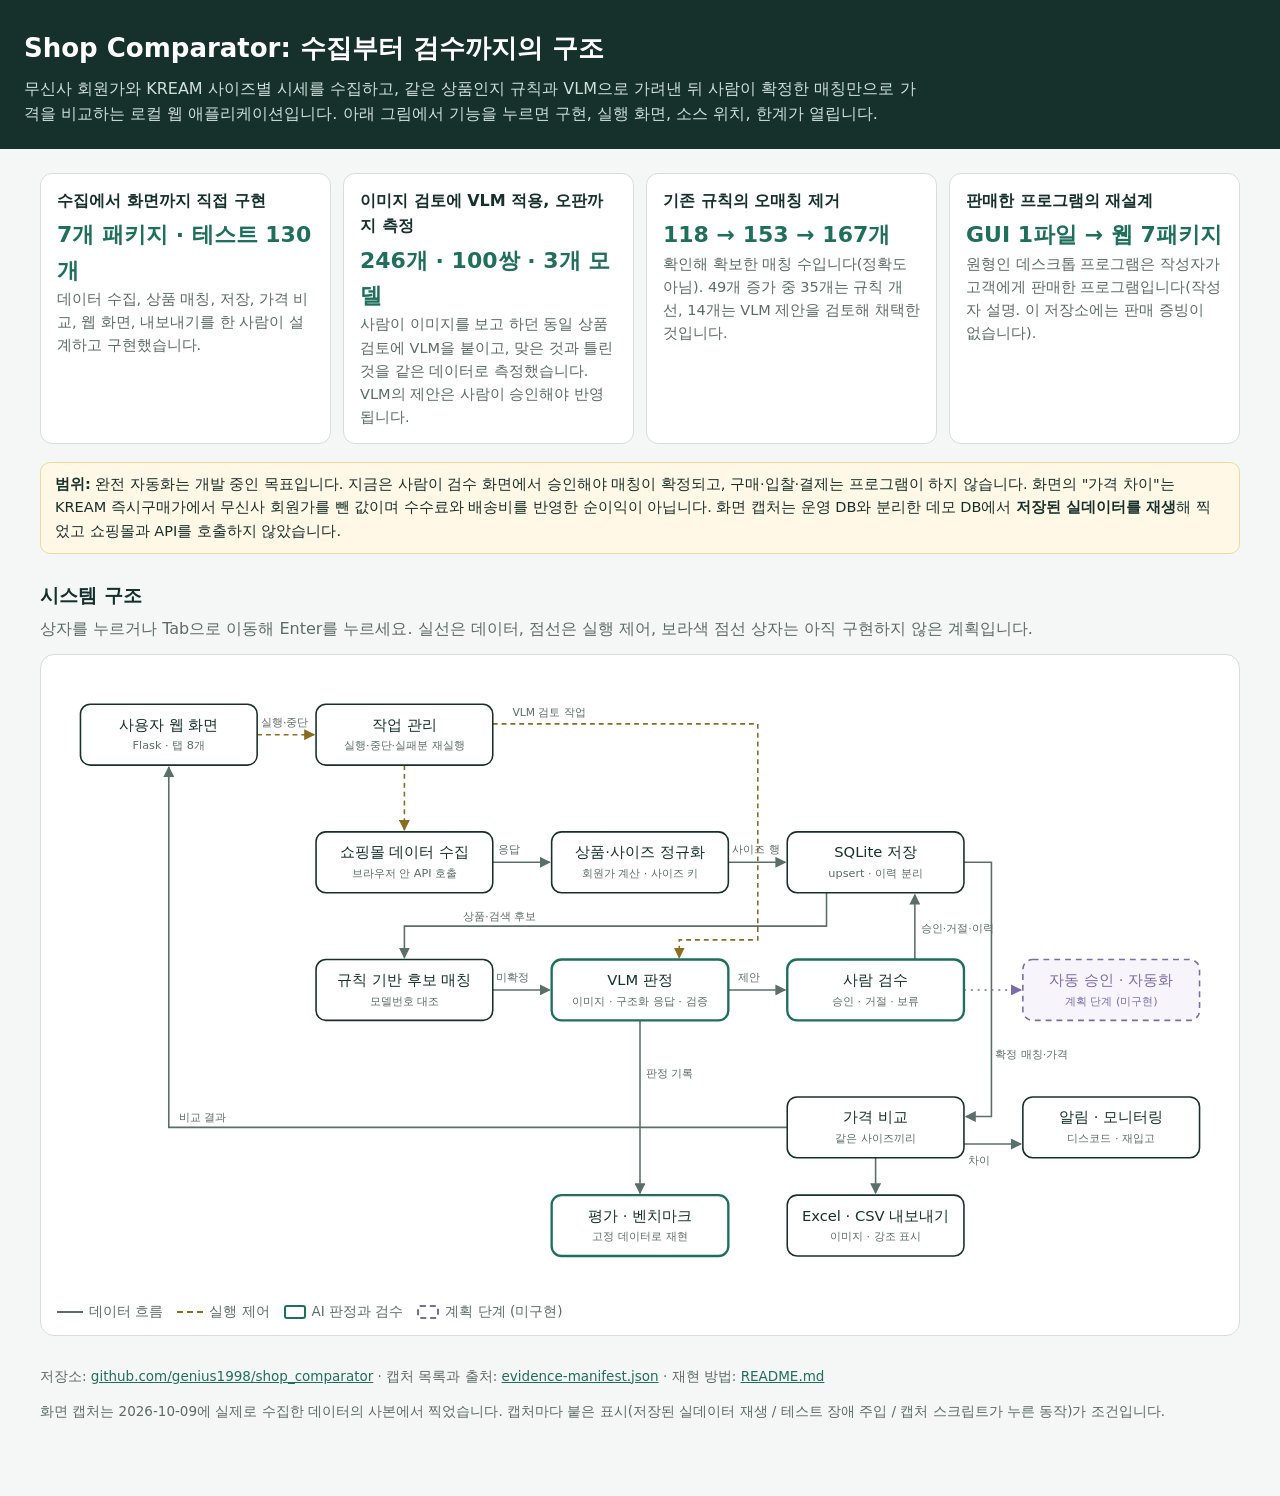
==== commit 8167185f: "Route every AI match through review instead of registering it match_products is the single place the" ====
--- a/docs/portfolio/index.html
+++ b/docs/portfolio/index.html
@@ -14,7 +14,7 @@
 </header>
 <main>
   <section class="strengths" aria-label="핵심 강점">
-    <article><h2>수집에서 화면까지 직접 구현</h2><strong class="num">7개 패키지 · 테스트 124개</strong><p>데이터 수집, 상품 매칭, 저장, 가격 비교, 웹 화면, 내보내기를 한 사람이 설계하고 구현했습니다.</p></article>
+    <article><h2>수집에서 화면까지 직접 구현</h2><strong class="num">7개 패키지 · 테스트 130개</strong><p>데이터 수집, 상품 매칭, 저장, 가격 비교, 웹 화면, 내보내기를 한 사람이 설계하고 구현했습니다.</p></article>
     <article><h2>이미지 검토에 VLM 적용, 오판까지 측정</h2><strong class="num">246개 · 100쌍 · 3개 모델</strong><p>사람이 이미지를 보고 하던 동일 상품 검토에 VLM을 붙이고, 맞은 것과 틀린 것을 같은 데이터로 측정했습니다. VLM의 제안은 사람이 승인해야 반영됩니다.</p></article>
     <article><h2>기존 규칙의 오매칭 제거</h2><strong class="num">118 → 153 → 167개</strong><p>확인해 확보한 매칭 수입니다(정확도 아님). 49개 증가 중 35개는 규칙 개선, 14개는 VLM 제안을 검토해 채택한 것입니다.</p></article>
     <article><h2>판매한 프로그램의 재설계</h2><strong class="num">GUI 1파일 → 웹 7패키지</strong><p>원형인 데스크톱 프로그램은 작성자가 고객에게 판매한 프로그램입니다(작성자 설명. 이 저장소에는 판매 증빙이 없습니다).</p></article>
@@ -214,7 +214,7 @@
     <h3>소스 위치</h3>
     <p class="src"><code>matching/match_review.py</code> <code>name_codes</code>, <code>code_match</code>, <code>decide</code>, <code>apply_model_matches</code> · <code>matching/evaluate.py</code> <code>legacy_pick</code>, <code>model_code_pick</code></p>
     <h3>실패 처리와 한계</h3>
-    <div class="limits"><ul><li>모델번호 일치를 정답으로 보는 것은 가정입니다. 이 153개에서 규칙이 맞는 것은 정의상 당연하며 규칙의 정확도 증거가 아닙니다.</li><li>모델번호가 없는 상품(국내 브랜드 구두 등)은 확정하지 못합니다.</li><li>웹의 [KREAM 매칭] 버튼은 아직 기존 자동 판별기를 씁니다. 설정에 따라 <code>gpt-5.4-nano</code>의 판단을 바로 등록하며, 색상이 다른 상품 1건이 등록된 것을 확인했습니다. "자동 검증"으로 표시되고 검수 화면에서 충돌로 드러납니다.</li></ul></div>
+    <div class="limits"><ul><li>모델번호 일치를 정답으로 보는 것은 가정입니다. 이 153개에서 규칙이 맞는 것은 정의상 당연하며 규칙의 정확도 증거가 아닙니다.</li><li>모델번호가 없는 상품(국내 브랜드 구두 등)은 확정하지 못합니다.</li><li>수집 중에 도는 자동 판별기도 같은 정책을 따릅니다. 규칙이 확정한 것만 바로 등록하고, 언어 모델의 선택은 제안으로 저장해 검수 화면으로 보냅니다. 예전에 모델이 직접 등록한 매칭은 지우지 않고 "AI 등록(미검수)"로 표시하며 승인 전에는 가격 비교에서 뺍니다. 그중 색상이 다른 상품 1건이 있었습니다.</li></ul></div>
     <div class="linkbar"><button data-goto="vlm">VLM 판정 →</button><button data-goto="eval">평가 →</button></div>
   </article>
 
@@ -266,7 +266,7 @@
     <h3>소스 위치</h3>
     <p class="src"><code>services/vlm_review.py</code> <code>queue</code>, <code>decide</code>, <code>metrics</code>, <code>_conflicts</code> · <code>web/web_app.py</code> <code>review_list</code>, <code>review_decide</code> · <code>web/static/app.js</code> <code>reviewCard</code> · <code>docs/review-measurement.md</code> · 테스트 <code>DecisionTests</code></p>
     <h3>실패 처리와 한계</h3>
-    <div class="limits"><ul><li>후보 목록에 없는 상품은 승인할 수 없습니다. 잘못된 요청은 이력을 남기지 않고 거절됩니다.</li><li>거절해도 수집한 시세는 지우지 않습니다. 가격 비교에서만 빠집니다.</li><li><strong>아직 사람이 이 화면으로 검수한 기록이 없습니다.</strong> 저장소의 기존 라벨(동일 14, 아님 6, 보류 3)은 AI 보조 도구가 만든 것이며 사람 미검수입니다.</li><li>검토 시간은 측정 기능만 있습니다. 수동 대비 AI 보조의 시간 감소율은 측정하지 않았으므로 제시하지 않습니다.</li><li>"AI 제안 숨기기"로 수동 조건을 만들 수 있습니다. 절차는 <code>docs/review-measurement.md</code>에 있습니다.</li></ul></div>
+    <div class="limits"><ul><li>후보 목록에 없는 상품은 승인할 수 없습니다. 잘못된 요청은 이력을 남기지 않고 거절됩니다.</li><li>거절해도 매칭 행과 출처, 수집한 시세는 지우지 않습니다. "검수 거절"로 남고 가격 비교에서만 빠집니다.</li><li><strong>아직 사람이 이 화면으로 검수한 기록이 없습니다.</strong> 저장소의 기존 라벨(동일 14, 아님 6, 보류 3)은 AI 보조 도구가 만든 것이며 사람 미검수입니다.</li><li>검토 시간은 측정 기능만 있습니다. 수동 대비 AI 보조의 시간 감소율은 측정하지 않았으므로 제시하지 않습니다.</li><li>"AI 제안 숨기기"로 수동 조건을 만들 수 있습니다. 절차는 <code>docs/review-measurement.md</code>에 있습니다.</li></ul></div>
     <div class="linkbar"><button data-goto="compare">가격 비교 →</button><button data-goto="storage">저장 →</button></div>
   </article>
 
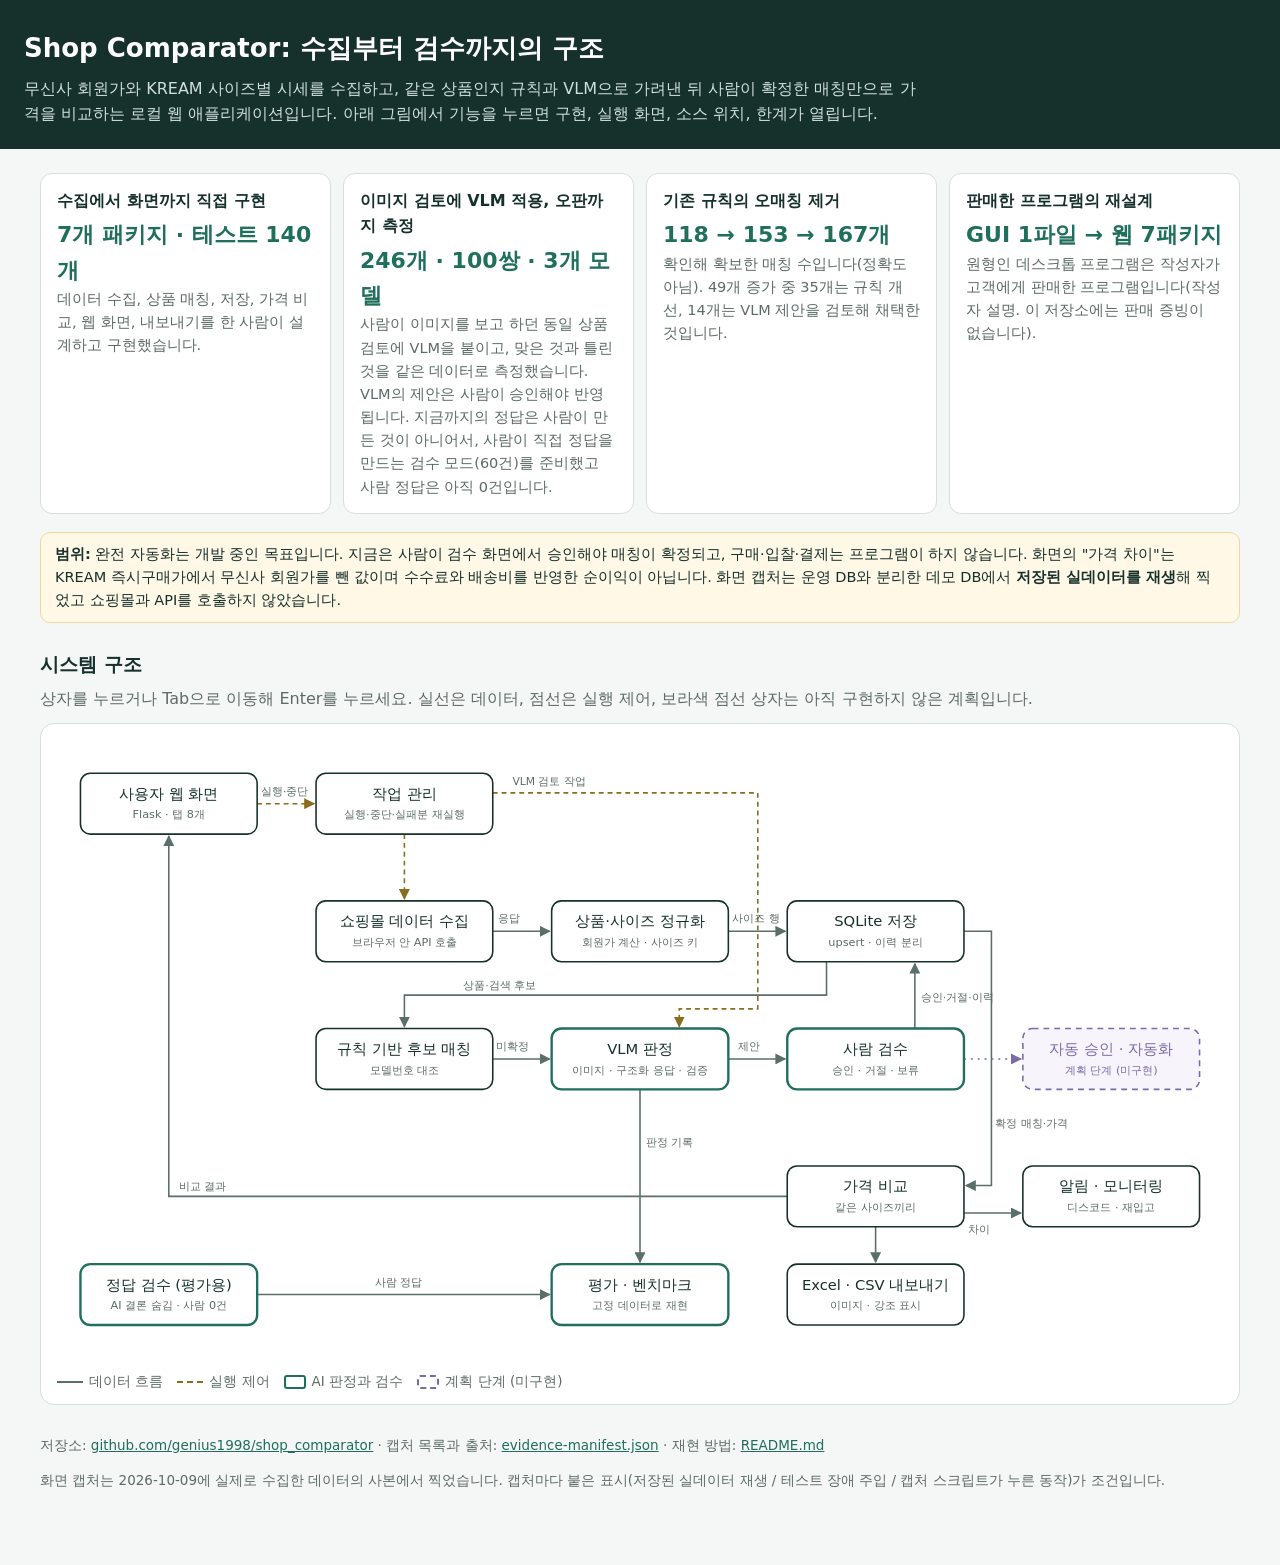
==== commit aa0f56a0: "Prepare evidence: human ground-truth labelling, policy check, review timing - gold: 60 cases frozen " ====
--- a/docs/portfolio/index.html
+++ b/docs/portfolio/index.html
@@ -14,8 +14,8 @@
 </header>
 <main>
   <section class="strengths" aria-label="핵심 강점">
-    <article><h2>수집에서 화면까지 직접 구현</h2><strong class="num">7개 패키지 · 테스트 130개</strong><p>데이터 수집, 상품 매칭, 저장, 가격 비교, 웹 화면, 내보내기를 한 사람이 설계하고 구현했습니다.</p></article>
-    <article><h2>이미지 검토에 VLM 적용, 오판까지 측정</h2><strong class="num">246개 · 100쌍 · 3개 모델</strong><p>사람이 이미지를 보고 하던 동일 상품 검토에 VLM을 붙이고, 맞은 것과 틀린 것을 같은 데이터로 측정했습니다. VLM의 제안은 사람이 승인해야 반영됩니다.</p></article>
+    <article><h2>수집에서 화면까지 직접 구현</h2><strong class="num">7개 패키지 · 테스트 140개</strong><p>데이터 수집, 상품 매칭, 저장, 가격 비교, 웹 화면, 내보내기를 한 사람이 설계하고 구현했습니다.</p></article>
+    <article><h2>이미지 검토에 VLM 적용, 오판까지 측정</h2><strong class="num">246개 · 100쌍 · 3개 모델</strong><p>사람이 이미지를 보고 하던 동일 상품 검토에 VLM을 붙이고, 맞은 것과 틀린 것을 같은 데이터로 측정했습니다. VLM의 제안은 사람이 승인해야 반영됩니다. 지금까지의 정답은 사람이 만든 것이 아니어서, 사람이 직접 정답을 만드는 검수 모드(60건)를 준비했고 사람 정답은 아직 0건입니다.</p></article>
     <article><h2>기존 규칙의 오매칭 제거</h2><strong class="num">118 → 153 → 167개</strong><p>확인해 확보한 매칭 수입니다(정확도 아님). 49개 증가 중 35개는 규칙 개선, 14개는 VLM 제안을 검토해 채택한 것입니다.</p></article>
     <article><h2>판매한 프로그램의 재설계</h2><strong class="num">GUI 1파일 → 웹 7패키지</strong><p>원형인 데스크톱 프로그램은 작성자가 고객에게 판매한 프로그램입니다(작성자 설명. 이 저장소에는 판매 증빙이 없습니다).</p></article>
   </section>
@@ -47,6 +47,7 @@
       <path class="edge" d="M930 488 H988"/><text class="edge-label" x="934" y="508">차이</text>
       <path class="edge" d="M600 362 V538"/><text class="edge-label" x="606" y="420">판정 기록</text>
       <path class="edge planned" d="M930 331 H988"/>
+      <path class="edge" d="M210 571 H508"/><text class="edge-label" x="330" y="562">사람 정답</text>
 
       <g class="node" data-node="web" tabindex="0" role="button" aria-pressed="false" aria-label="사용자 웹 화면 상세 열기"><rect x="30" y="40" width="180" height="62"/><text x="120" y="66" text-anchor="middle">사용자 웹 화면</text><text class="sub" x="120" y="86" text-anchor="middle">Flask · 탭 8개</text></g>
       <g class="node" data-node="jobs" tabindex="0" role="button" aria-pressed="false" aria-label="작업 관리 상세 열기"><rect x="270" y="40" width="180" height="62"/><text x="360" y="66" text-anchor="middle">작업 관리</text><text class="sub" x="360" y="86" text-anchor="middle">실행·중단·실패분 재실행</text></g>
@@ -60,6 +61,7 @@
       <g class="node" data-node="export" tabindex="0" role="button" aria-pressed="false" aria-label="Excel·CSV 내보내기 상세 열기"><rect x="750" y="540" width="180" height="62"/><text x="840" y="566" text-anchor="middle">Excel · CSV 내보내기</text><text class="sub" x="840" y="586" text-anchor="middle">이미지 · 강조 표시</text></g>
       <g class="node" data-node="monitor" tabindex="0" role="button" aria-pressed="false" aria-label="알림·모니터링 상세 열기"><rect x="990" y="440" width="180" height="62"/><text x="1080" y="466" text-anchor="middle">알림 · 모니터링</text><text class="sub" x="1080" y="486" text-anchor="middle">디스코드 · 재입고</text></g>
       <g class="node ai" data-node="eval" tabindex="0" role="button" aria-pressed="false" aria-label="평가·벤치마크 상세 열기"><rect x="510" y="540" width="180" height="62"/><text x="600" y="566" text-anchor="middle">평가 · 벤치마크</text><text class="sub" x="600" y="586" text-anchor="middle">고정 데이터로 재현</text></g>
+      <g class="node ai" data-node="gold" tabindex="0" role="button" aria-pressed="false" aria-label="정답 검수 상세 열기"><rect x="30" y="540" width="180" height="62"/><text x="120" y="566" text-anchor="middle">정답 검수 (평가용)</text><text class="sub" x="120" y="586" text-anchor="middle">AI 결론 숨김 · 사람 0건</text></g>
       <g class="node planned" data-node="planned" tabindex="0" role="button" aria-pressed="false" aria-label="계획 단계 기능 상세 열기"><rect x="990" y="300" width="180" height="62"/><text x="1080" y="326" text-anchor="middle">자동 승인 · 자동화</text><text class="sub" x="1080" y="346" text-anchor="middle" fill="#7a6ca8">계획 단계 (미구현)</text></g>
     </svg>
     <div class="legend"><span>데이터 흐름</span><span class="l-control">실행 제어</span><span class="l-ai">AI 판정과 검수</span><span class="l-plan">계획 단계 (미구현)</span></div>
@@ -76,6 +78,7 @@
       <li><button data-node="export" aria-pressed="false">Excel · CSV 내보내기<small>이미지 · 강조 표시</small></button></li>
       <li><button data-node="monitor" aria-pressed="false">알림 · 모니터링<small>디스코드 · 재입고</small></button></li>
       <li><button class="ai" data-node="eval" aria-pressed="false">평가 · 벤치마크<small>고정 데이터로 재현</small></button></li>
+      <li><button class="ai" data-node="gold" aria-pressed="false">정답 검수 (평가용)<small>AI 결론 숨김 · 사람 정답 0건</small></button></li>
       <li><button class="planned" data-node="planned" aria-pressed="false">자동 승인 · 자동화<small>계획 단계 (미구현)</small></button></li>
     </ol>
   </div>
@@ -257,6 +260,8 @@
     <ol class="steps"><li>카드 펼침 (시간 측정 시작)</li><li>이미지·모델번호·사유 확인</li><li class="branch">승인 → kream_search_cache에 human_review로 등록</li><li class="branch">거절 → 등록된 매칭 해제</li><li class="branch">보류 → 기록만</li><li>match_reviews에 이력 추가</li></ol>
     <figure><img src="assets/04-review-decision.png" alt="판정 사유, 충돌 안내, 후보 선택, 승인 거절 보류 버튼" loading="lazy"><figcaption><span class="tag replay">저장된 실데이터 재생·네트워크 미호출</span>판정, 모델명, 실행 시각, 사유, "모델 출력 신뢰도(확률 아님)", 충돌 안내, 세 가지 결정.</figcaption></figure>
     <figure><img src="assets/06-wrong-suggestion.png" alt="VLM이 다른 모델을 동일로 판정한 카드" loading="lazy"><figcaption><span class="tag replay">저장된 실데이터 재생·네트워크 미호출</span>대표 오판. VLM이 모델번호 계열이 다른 팀버랜드 부츠를 "동일"로 판정했고, 충돌 안내가 모델번호 불일치를 알려 줍니다.</figcaption></figure>
+    <figure><img src="assets/18-legacy-ai-card.png" alt="예전에 언어 모델이 등록한 매칭이 미검수로 표시된 카드" loading="lazy"><figcaption><span class="tag replay">저장된 실데이터 재생·네트워크 미호출</span>기존 AI 등록의 미검수 표시. 언어 모델이 등록했던 매칭(색상이 다른 상품)이 지워지지 않고 출처·근거와 함께 검수 대기에 나옵니다.</figcaption></figure>
+    <figure><img src="assets/22-timing-log.png" alt="검토 시간 기록 표" loading="lazy"><figcaption><span class="tag auto">자동화 조작</span>검토 시간 기록 화면. 모든 행의 origin이 automation입니다. 캡처 스크립트가 누른 기록이며 사람의 검토 시간이 아닙니다. 시작·종료, 소요, 탭 이탈 시간과 횟수가 남습니다.</figcaption></figure>
     <figure><img src="assets/07a-approved-card.png" alt="승인 후 검수 이력이 표시된 카드" loading="lazy"><figcaption><span class="tag auto">캡처 스크립트가 누른 승인</span>승인 뒤 카드에 마지막 검수와 이력 건수가 남습니다. 사람의 실제 검수가 아닙니다.</figcaption></figure>
     <figure><img src="assets/08-review-metrics.png" alt="검수 업무량 집계" loading="lazy"><figcaption><span class="tag auto">캡처 스크립트가 누른 결정 포함</span>대상, 규칙 확정, VLM 판정, 검수 대기, 승인·거절·보류, 검토 시간.</figcaption></figure>
 <pre>-- 제안과 결정은 서로 다른 테이블이다
@@ -266,7 +271,7 @@
     <h3>소스 위치</h3>
     <p class="src"><code>services/vlm_review.py</code> <code>queue</code>, <code>decide</code>, <code>metrics</code>, <code>_conflicts</code> · <code>web/web_app.py</code> <code>review_list</code>, <code>review_decide</code> · <code>web/static/app.js</code> <code>reviewCard</code> · <code>docs/review-measurement.md</code> · 테스트 <code>DecisionTests</code></p>
     <h3>실패 처리와 한계</h3>
-    <div class="limits"><ul><li>후보 목록에 없는 상품은 승인할 수 없습니다. 잘못된 요청은 이력을 남기지 않고 거절됩니다.</li><li>거절해도 매칭 행과 출처, 수집한 시세는 지우지 않습니다. "검수 거절"로 남고 가격 비교에서만 빠집니다.</li><li><strong>아직 사람이 이 화면으로 검수한 기록이 없습니다.</strong> 저장소의 기존 라벨(동일 14, 아님 6, 보류 3)은 AI 보조 도구가 만든 것이며 사람 미검수입니다.</li><li>검토 시간은 측정 기능만 있습니다. 수동 대비 AI 보조의 시간 감소율은 측정하지 않았으므로 제시하지 않습니다.</li><li>"AI 제안 숨기기"로 수동 조건을 만들 수 있습니다. 절차는 <code>docs/review-measurement.md</code>에 있습니다.</li></ul></div>
+    <div class="limits"><ul><li>후보 목록에 없는 상품은 승인할 수 없습니다. 잘못된 요청은 이력을 남기지 않고 거절됩니다.</li><li>거절해도 매칭 행과 출처, 수집한 시세는 지우지 않습니다. "검수 거절"로 남고 가격 비교에서만 빠집니다.</li><li>모델의 판단만으로는 매칭이 등록되지 않습니다. 수집 중 자동 판별기의 선택도 제안으로 저장되고, 예전에 모델이 등록한 매칭은 "AI 등록(미검수)"로 남아 승인 전에는 가격 비교에서 빠집니다. 로컬 웹 서버와 실제 SQLite로 21개 항목을 확인했습니다(저장 결과 재생, 승인·거절은 자동화 조작).</li><li><strong>아직 사람이 이 화면으로 검수한 기록이 없습니다.</strong> 저장소의 기존 라벨(동일 14, 아님 6, 보류 3)은 AI 보조 도구가 만든 것이며 사람 미검수입니다.</li><li>검토 시간은 측정 기능만 있습니다. 수동 대비 AI 보조의 시간 감소율은 측정하지 않았으므로 제시하지 않습니다.</li><li>"AI 제안 숨기기"로 수동 조건을 만들 수 있습니다. 절차는 <code>docs/review-measurement.md</code>에 있습니다.</li></ul></div>
     <div class="linkbar"><button data-goto="compare">가격 비교 →</button><button data-goto="storage">저장 →</button></div>
   </article>
 
@@ -277,7 +282,9 @@
     <h3>입력 → 처리 → 출력</h3>
     <div class="io"><div><b>입력</b>확정 매칭, 무신사 사이즈별 회원가, KREAM 사이즈별 시세</div><span>→</span><div><b>처리</b>사이즈 키로 짝짓기, 행마다 상태 판정</div><span>→</span><div><b>출력</b>가격 차이 = KREAM 즉시구매가 − 무신사 회원가, 상태, 조회 시각</div></div>
     <table><tr><th>용어</th><th>뜻</th></tr><tr><td>KREAM 즉시구매가</td><td>새 상품을 지금 살 수 있는 최저가. 배송 유형과 함께 저장</td></tr><tr><td>KREAM 즉시판매가</td><td>지금 팔 수 있는 가격(가장 높은 구매 입찰가). 즉시구매가와 다른 값</td></tr><tr><td>가격 차이</td><td>즉시구매가 − 회원가. 수수료·검수비·배송비를 반영하지 않았으므로 <strong>순이익이 아님</strong></td></tr></table>
-    <figure><img src="assets/07-approved-in-comparison.png" alt="검수 승인된 상품의 사이즈별 가격 비교" loading="lazy"><figcaption><span class="tag replay">저장된 실데이터 재생</span><span class="tag auto">승인은 캡처 스크립트가 누름</span>승인 뒤 매칭 상태가 "검수 승인"으로 바뀌고 저장돼 있던 KREAM 사이즈별 시세와 비교됩니다.</figcaption></figure>
+    <figure><img src="assets/17-before-approval.png" alt="승인 전: AI 등록 미검수 상태로 KREAM 가격이 비어 있는 화면" loading="lazy"><figcaption><span class="tag replay">저장된 실데이터 재생·네트워크 미호출</span>승인 전. 매칭 상태가 "AI 등록(미검수)"이고 KREAM 가격 칸이 비어 있습니다. 가격 비교에서 제외된 상태입니다.</figcaption></figure>
+    <figure><img src="assets/07-approved-in-comparison.png" alt="검수 승인된 상품의 사이즈별 가격 비교" loading="lazy"><figcaption><span class="tag replay">저장된 실데이터 재생</span><span class="tag auto">승인은 캡처 스크립트가 누름</span>승인 후. 같은 상품의 매칭 상태가 "검수 승인"으로 바뀌고 저장돼 있던 KREAM 사이즈별 시세와 비교됩니다.</figcaption></figure>
+    <figure><img src="assets/19-after-reject.png" alt="거절 후: 검수 거절 상태로 KREAM 가격이 비어 있는 화면" loading="lazy"><figcaption><span class="tag replay">저장된 실데이터 재생</span><span class="tag auto">거절은 캡처 스크립트가 누름</span>거절 후. 매칭 상태가 "검수 거절"로 남고 KREAM 가격 칸이 비어 있습니다. 행과 출처는 지워지지 않습니다.</figcaption></figure>
     <h3>소스 위치</h3>
     <p class="src"><code>services/comparison_service.py</code> <code>build</code>, <code>match_info</code>, <code>summarize</code> · 테스트 <code>test_only_an_approval_makes_the_match_used_for_prices</code></p>
     <h3>실패 처리와 한계</h3>
@@ -328,15 +335,43 @@
       <tr><td>D 규칙 + VLM</td><td class="n">83/86</td><td class="n">83/83 (선택 편향)</td><td class="n">3</td><td class="n">0</td><td class="n">68</td></tr></table>
     <p>개발용(규칙을 만들 때 본 첫 100개와 그 변형 상품)을 뺀 평가용만의 수치입니다. "미실행"은 정답 후보를 뺀 "동일 상품 없음" 사례에 대한 VLM 판정이 없다는 뜻입니다.</p>
     <figure><img src="assets/06-wrong-suggestion.png" alt="대표 오판 사례" loading="lazy"><figcaption><span class="tag replay">저장된 실데이터 재생·네트워크 미호출</span>대표 오판: 같은 브랜드의 닮은 다른 모델(팀버랜드 18094 계열 ↔ 10061 계열)을 "동일"로 판정.</figcaption></figure>
+    <h3>사람 정답으로 하는 평가 (준비됨, 사람 검수 대기)</h3>
+    <p>위 표의 정답은 모델번호 일치와 AI 보조 검토에서 왔습니다. 독립적인 정답이 아니므로, 사람이 직접 만든 정답으로 같은 다섯 방법을 다시 채점하는 코드를 준비했습니다. 사람 정답이 없으면 성능 수치를 내지 않습니다.</p>
+    <figure><img src="assets/21-gold-report-waiting.png" alt="평가 결과 화면: 실행 범위와 사람 검수 대기" loading="lazy"><figcaption><span class="tag replay">저장된 실데이터 재생·네트워크 미호출</span>실행·미실행 수는 저장된 결과로 답할 수 있는 사례 수입니다. 사람 정답이 0건이라 성능 칸은 모두 "사람 검수 대기"입니다. 텍스트 전용 LLM은 미실행으로 따로 표시됩니다.</figcaption></figure>
     <h3>재현 방법</h3>
-<pre>python -m shop_comparator.matching.evaluate        # 118 → 153 → 167
+<pre>python -m shop_comparator.matching.gold_eval       # 사람 정답 기준 (지금은 "사람 검수 대기")
+python -m shop_comparator.matching.evaluate        # 118 → 153 → 167
 python -m shop_comparator.matching.method_eval     # A0, A, B, C, D (1:N, 없음 포함)
 python -m shop_comparator.matching.vlm_benchmark   # 3개 모델, 이미지 쌍 100개</pre>
     <h3>소스 위치</h3>
-    <p class="src"><code>matching/method_eval.py</code> <code>cases</code>, <code>outcome</code>, <code>score</code> · <code>matching/evaluate.py</code> · <code>matching/vlm_benchmark.py</code> · <code>docs/evaluation/</code> · <code>docs/method-evaluation.md</code>, <code>docs/matching-evaluation.md</code></p>
+    <p class="src"><code>matching/gold_eval.py</code> <code>evaluate</code>, <code>score</code> · <code>matching/method_eval.py</code> <code>cases</code>, <code>outcome</code>, <code>score</code> · <code>matching/evaluate.py</code> · <code>matching/vlm_benchmark.py</code> · <code>docs/evaluation/</code> · <code>docs/method-evaluation.md</code>, <code>docs/matching-evaluation.md</code></p>
     <h3>한계</h3>
     <div class="limits"><ul><li><strong>독립된 사람이 검수한 라벨이 없습니다.</strong> 라벨은 모델번호 일치(153)와 AI 보조 검토(21)에서 왔습니다.</li><li>118 → 167은 확인해 확보한 매칭 수이며 전체 정확도가 아닙니다. 증가 49개 중 35개는 규칙 개선, 14개는 VLM 제안을 검토해 채택한 것입니다.</li><li>AI 보조 라벨은 VLM이 "동일"이라고 한 것만 검토해 만들었습니다. VLM이 놓친 동일 상품 수는 모릅니다.</li><li>표본이 작습니다. 평가용에서 오매칭 3~4건은 1~2건 차이로 순위가 바뀝니다. 어느 방법도 무오류라고 할 수 없습니다.</li><li>미실행: 텍스트만 주는 언어 모델(B-LLM), "동일 상품 없음" 사례의 VLM 판정, 로컬 모델의 1:N 판정.</li></ul></div>
-    <div class="linkbar"><button data-goto="vlm">VLM 판정 →</button><button data-goto="rules">규칙 매칭 →</button></div>
+    <div class="linkbar"><button data-goto="gold">정답 검수 →</button><button data-goto="vlm">VLM 판정 →</button><button data-goto="rules">규칙 매칭 →</button></div>
+  </article>
+
+  <!-- ===================================================== gold -->
+  <article class="detail" data-detail="gold" data-title="정답 검수 (평가용): 사람이 만드는 정답">
+    <h3>해결하려는 문제와 역할</h3>
+    <p>지금까지의 평가 정답은 모델번호 규칙과 AI 보조 검토가 만든 것이라 "AI가 채점한 AI"에 가깝습니다. 평가를 믿으려면 AI의 답을 보지 않은 사람이 만든 정답이 필요합니다. 이 화면은 그 정답을 만드는 곳입니다.</p>
+    <div class="planned-note"><strong>현재 사람이 만든 정답은 0건입니다.</strong> 화면과 평가 코드만 준비돼 있고, 정답은 사람이 직접 채워야 합니다. AI나 스크립트가 대신 채우지 않습니다.</div>
+    <h3>입력 → 처리 → 출력</h3>
+    <div class="io"><div><b>입력</b>실제 수집분에서 고정한 60개 사례: 원본과 후보의 이미지·상품명·모델번호·옵션</div><span>→</span><div><b>처리</b>후보 선택 / 동일 상품 없음 / 판단 불가, 판단 근거 입력</div><span>→</span><div><b>출력</b>검수자·시각·사례 ID·선택·근거·입력 스냅샷 해시가 붙은 라벨</div></div>
+    <h3>내부 흐름</h3>
+    <ol class="steps"><li>사례 고정(이미지 복사, 해시)</li><li>방법별 답은 별도 파일에 보관</li><li>화면에는 상품 정보만 전달</li><li>사람이 선택·근거 입력</li><li>origin=human_ui로 저장</li><li>평가 코드가 사람 라벨만 사용</li></ol>
+    <figure><img src="assets/20-gold-blind.png" alt="AI 결론을 숨긴 정답 검수 화면" loading="lazy"><figcaption><span class="tag replay">저장된 실데이터 재생·네트워크 미호출</span>원본과 후보의 이미지·상품명·모델번호·옵션만 보입니다. VLM 판정, 신뢰도, 추천 후보, 규칙의 결론, 현재 매칭, 작업 요약은 이 화면에 없고 후보 순서도 검색 순서가 아닙니다.</figcaption></figure>
+    <figure><img src="assets/23-gold-progress.png" alt="사람 정답 0건, 자동화 기록 1건 표시" loading="lazy"><figcaption><span class="tag auto">자동화 조작</span>캡처 스크립트가 한 건을 저장한 뒤의 진행 표시. 사람 정답은 0건 그대로이고 자동화 기록은 따로 셉니다.</figcaption></figure>
+    <h3>사례 구성 (선정 기준일 뿐 정답이 아님)</h3>
+    <table><tr><th>묶음</th><th>수</th><th>고른 기준</th></tr><tr><td>모델번호 일치 후보</td><td class="n">15</td><td>모델번호가 일치하는 후보가 하나</td></tr><tr><td>색상·모델 충돌</td><td class="n">15</td><td>같은 모델번호 후보 여러 개, 규칙과 VLM 불일치, 같은 계열의 다른 모델번호 후보</td></tr><tr><td>닮은 다른 상품</td><td class="n">15</td><td>규칙(local)이 등록, 모델이 등록, VLM이 "동일" 제안</td></tr><tr><td>동일 상품 없음 의심</td><td class="n">15</td><td>VLM이 "다름" 또는 "불확실"</td></tr></table>
+<pre># 화면으로 가는 데이터에는 방법의 답이 없다 (matching/gold.py public_case)
+{"caseId": "G001", "musinsa": {...}, "candidates": [{"kreamId", "name", "brand", "model", "options", "image", "url"}]}
+# 방법별 답은 method_outputs.json에만 있고 화면 API가 읽지 않는다
+# 라벨: caseId, reviewer, origin(human_ui | automation), decision, kreamId, rationale, snapshotHash, startedAt, endedAt, seconds, hiddenSeconds</pre>
+    <h3>소스 위치</h3>
+    <p class="src"><code>matching/gold.py</code> <code>build</code>, <code>public_case</code>, <code>add_label</code>, <code>origin_now</code>, <code>status</code> · <code>matching/gold_eval.py</code> · <code>web/web_app.py</code> <code>gold_list</code>, <code>gold_label</code>, <code>gold_report</code> · <code>web/static/app.js</code> <code>renderGold</code> · <code>docs/gold-evaluation.md</code> · 테스트 <code>tests/test_gold.py</code></p>
+    <h3>실패 처리와 한계</h3>
+    <div class="limits"><ul><li>표본은 무작위가 아닙니다. 기존 규칙과 VLM의 결론을 보고 네 묶음에서 고르게 뽑아 어려운 사례의 비중이 실제보다 높습니다. 이 표본의 비율을 전체 정확도로 읽으면 안 됩니다.</li><li>KREAM 후보의 옵션은 가격을 수집한 후보에만 있습니다. 일부 후보에만 보이면 예전 매칭을 암시하므로, 한 사례의 모든 후보에 옵션이 있을 때만 보여 줍니다.</li><li>모델번호는 화면에 보입니다. 모델번호가 같은 후보가 있으면 사람도 그쪽으로 기울 수 있습니다.</li><li>라벨과 이미지 사본은 운영 DB와 분리된 폴더(<code>evaluation_data/gold/</code>)에 저장되고 git에 올라가지 않습니다. 사례 정의와 해시는 <code>docs/evaluation/gold/</code>에 있습니다.</li><li>검수자가 한 명이면 검수자 간 일치도를 알 수 없습니다.</li></ul></div>
+    <div class="linkbar"><button data-goto="eval">평가 →</button><button data-goto="review">사람 검수(운영) →</button></div>
   </article>
 
   <!-- ===================================================== planned -->
